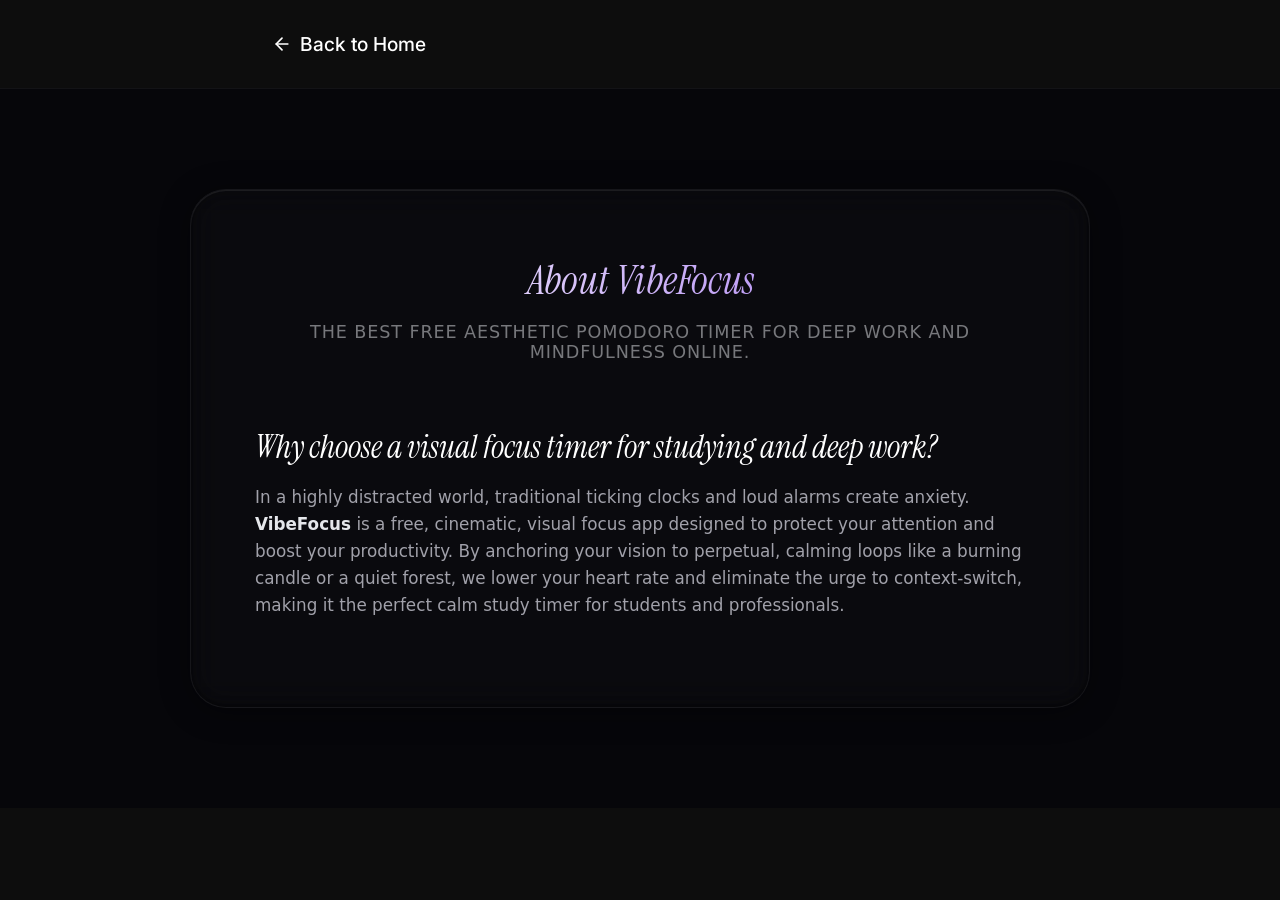
==== about.html @ 519b90d1 "feat(navigation): restore how-it-works modal, move seo content to separate pages" ====
<!DOCTYPE html>
<html lang="en">
<head>
  <meta charset="UTF-8" />
  <meta name="viewport" content="width=device-width, initial-scale=1.0" />
  <title>About | VibeFocus</title>
  <meta name="description" content="Learn about VibeFocus, the best free aesthetic pomodoro timer for deep work." />
  <link rel="stylesheet" href="styles.css" />
  <!-- Google Fonts -->
  <link rel="preconnect" href="https://fonts.googleapis.com">
  <link rel="preconnect" href="https://fonts.gstatic.com" crossorigin>
  <link href="https://fonts.googleapis.com/css2?family=Instrument+Serif:ital@0;1&family=Inter:wght@300;400;500;600&display=swap" rel="stylesheet">
</head>
<body style="background-color: #0d0d0d; color: #fff; font-family: 'Inter', sans-serif;">
  
  <nav style="padding: 2rem; display: flex; justify-content: space-between; align-items: center; max-width: 800px; margin: 0 auto;">
    <a href="index.html" style="color: white; text-decoration: none; font-weight: 500; font-size: 1.2rem; display: flex; align-items: center; gap: 0.5rem;">
      <svg xmlns="http://www.w3.org/2000/svg" width="20" height="20" viewBox="0 0 24 24" fill="none" stroke="currentColor" stroke-width="2" stroke-linecap="round" stroke-linejoin="round"><path d="M19 12H5"/><path d="M12 19l-7-7 7-7"/></svg>
      Back to Home
    </a>
  </nav>

  <div class="seo-section" style="min-height: 80vh;">
    <div class="seo-container liquid-glass">
      <div class="seo-header">
        <h2 style="font-family: 'Instrument Serif', serif; font-size: 2.5rem; font-weight: normal; margin-bottom: 1rem;">About VibeFocus</h2>
        <p class="seo-lead">The best free aesthetic Pomodoro timer for deep work and mindfulness online.</p>
      </div>

      <article class="seo-article">
        <h3 style="font-family: 'Instrument Serif', serif; font-size: 2rem; font-weight: normal; margin-top: 2rem; margin-bottom: 1rem;">Why choose a visual focus timer for studying and deep work?</h3>
        <p style="line-height: 1.6; color: #a1a1aa;">In a highly distracted world, traditional ticking clocks and loud alarms create anxiety. <strong>VibeFocus</strong> is a free, cinematic, visual focus app designed to protect your attention and boost your productivity. By anchoring your vision to perpetual, calming loops like a burning candle or a quiet forest, we lower your heart rate and eliminate the urge to context-switch, making it the perfect calm study timer for students and professionals.</p>
      </article>
    </div>
  </div>
</body>
</html>
---- styles.css ----
/* ══════════════════════════════════════════════════════════
   VibeFocus — Premium Styles v3
   Calm · Immersive · Dribbble-level
══════════════════════════════════════════════════════════ */

/* ── Reset ─────────────────────────────────────────────── */
*,
*::before,
*::after {
  box-sizing: border-box;
  margin: 0;
  padding: 0;
}

/* ── Design Tokens ───────────────────────────────────────── */
:root {
  /* Core palette */
  --bg: #0a0a0f;
  --bg-deep: #06060a;
  --surface: rgba(255, 255, 255, 0.038);
  --surface-hover: rgba(255, 255, 255, 0.072);
  --surface-raised: rgba(255, 255, 255, 0.055);

  /* Borders */
  --border: rgba(255, 255, 255, 0.07);
  --border-hover: rgba(255, 255, 255, 0.16);
  --border-accent: rgba(124, 58, 237, 0.5);

  /* Text */
  --text: #e5e7eb;
  --text-dim: rgba(229, 231, 235, 0.5);
  --text-faint: rgba(229, 231, 235, 0.28);

  /* Accent system */
  --violet: #7c3aed;
  --violet-light: #9d6cf0;
  --violet-glow: rgba(124, 58, 237, 0.28);
  --blue: #3b82f6;
  --blue-glow: rgba(59, 130, 246, 0.2);

  /* Vibe colors */
  --ice: #7dd3f5;
  --ice-glow: rgba(125, 211, 245, 0.2);
  --candle: #f59e42;
  --candle-glow: rgba(245, 158, 66, 0.2);
  --tree: #6ee7b7;
  --tree-glow: rgba(110, 231, 183, 0.2);
  --gallery: #d4a853;
  --gallery-glow: rgba(212, 168, 83, 0.2);

  /* Typography */
  --font: 'Instrument Serif', serif;
  --font-sans: system-ui, -apple-system, BlinkMacSystemFont, 'Segoe UI', sans-serif;

  /* Radii */
  --r-sm: 10px;
  --r-md: 20px;
  --r-lg: 28px;
  --r-xl: 36px;
  --r-pill: 999px;

  /* Easing */
  --ease: cubic-bezier(0.16, 1, 0.3, 1);
  --ease-out: cubic-bezier(0, 0, 0.2, 1);
  --ease-spring: cubic-bezier(0.34, 1.56, 0.64, 1);

  /* Physical Glass Textures */
  --glass-bg: rgba(255, 255, 255, 0.015);
  --glass-border: rgba(255, 255, 255, 0.08);
  --glass-border-specular: rgba(255, 255, 255, 0.18);
  --glass-highlight: rgba(255, 255, 255, 0.06);
  --glass-blur: blur(40px) saturate(180%);

  /* Ambient Shadow Depths (No neon purple glow) */
  --shadow-tactile: 
    0 4px 30px rgba(0, 0, 0, 0.4), 
    inset 0 1px 1px rgba(255, 255, 255, 0.1),
    inset 0 -1px 8px rgba(0, 0, 0, 0.6);
  --shadow-orb: 
    0 30px 70px rgba(0, 0, 0, 0.65), 
    inset 0 10px 20px rgba(255, 255, 255, 0.08), 
    inset 0 -15px 30px rgba(0, 0, 0, 0.8);

  /* Physics-Based Springs */
  --spring-transition: cubic-bezier(0.34, 1.56, 0.64, 1);
  --spring-duration: 0.65s;
}

html {
  font-family: var(--font);
  -webkit-font-smoothing: antialiased;
  -moz-osx-font-smoothing: grayscale;
  font-size: 16px;
}

body {
  background: var(--bg-deep);
  color: var(--text);
  min-height: 100vh;
  min-height: 100dvh;
  overflow: hidden;
  position: relative;
}

/* ══════════════════════════════════════════════════════════
   Animated Background System
   Three slow-drifting orbs + grain texture
══════════════════════════════════════════════════════════ */
#gradient-bg {
  position: fixed;
  inset: 0;
  z-index: 0;
  overflow: hidden;
  background: var(--bg-deep);
}

/* Noise grain — adds texture depth */
#gradient-bg::before {
  content: '';
  position: absolute;
  inset: 0;
  background-image: url("data:image/svg+xml,%3Csvg viewBox='0 0 512 512' xmlns='http://www.w3.org/2000/svg'%3E%3Cfilter id='noise'%3E%3CfeTurbulence type='fractalNoise' baseFrequency='0.75' numOctaves='4' stitchTiles='stitch'/%3E%3C/filter%3E%3Crect width='100%25' height='100%25' filter='url(%23noise)' opacity='0.04'/%3E%3C/svg%3E");
  background-size: 200px 200px;
  pointer-events: none;
  z-index: 10;
  opacity: 0.7;
}

/* Orb 1 — violet top-left */
#gradient-bg::after {
  content: '';
  position: absolute;
  width: 70vmax;
  height: 70vmax;
  border-radius: 50%;
  background: radial-gradient(circle, rgba(124, 58, 237, 0.14) 0%, transparent 70%);
  top: -20vmax;
  left: -15vmax;
  animation: orb1 24s ease-in-out infinite alternate;
  will-change: transform;
}

@keyframes orb1 {
  0% {
    transform: translate(0, 0) scale(1);
  }

  33% {
    transform: translate(8vw, 5vh) scale(1.08);
  }

  66% {
    transform: translate(-4vw, 10vh) scale(0.95);
  }

  100% {
    transform: translate(12vw, -2vh) scale(1.04);
  }
}

.bg-orb {
  position: absolute;
  border-radius: 50%;
  will-change: transform;
}

/* Orb 2 — blue, bottom-right */
.bg-orb-2 {
  width: 60vmax;
  height: 60vmax;
  background: radial-gradient(circle, rgba(59, 130, 246, 0.1) 0%, transparent 70%);
  bottom: -18vmax;
  right: -14vmax;
  animation: orb2 30s ease-in-out infinite alternate;
}

@keyframes orb2 {
  0% {
    transform: translate(0, 0) scale(1);
  }

  50% {
    transform: translate(-7vw, -6vh) scale(1.1);
  }

  100% {
    transform: translate(4vw, 8vh) scale(0.92);
  }
}

/* Orb 3 — subtle violet, center */
.bg-orb-3 {
  width: 45vmax;
  height: 45vmax;
  background: radial-gradient(circle, rgba(124, 58, 237, 0.06) 0%, transparent 70%);
  top: 25vh;
  left: 25vw;
  animation: orb3 20s ease-in-out infinite alternate;
}

@keyframes orb3 {
  0% {
    transform: translate(0, 0) scale(1);
  }

  100% {
    transform: translate(5vw, -8vh) scale(1.15);
  }
}

/* Vignette layer */
.bg-vignette {
  position: absolute;
  inset: 0;
  background: radial-gradient(ellipse 80% 80% at 50% 50%, transparent 40%, rgba(5, 5, 10, 0.7) 100%);
  pointer-events: none;
  z-index: 5;
}

/* ══════════════════════════════════════════════════════════
   Screen System — Cinematic transitions
══════════════════════════════════════════════════════════ */
.screen {
  position: fixed;
  inset: 0;
  display: flex;
  flex-direction: column;
  align-items: center;
  justify-content: center;
  padding: 2.5rem 1.5rem;
  opacity: 0;
  pointer-events: none;
  z-index: 10;
  overflow-y: auto;
  overflow-x: hidden;
  transform: scale(0.975) translateY(16px);
  transition: opacity 0.65s var(--ease), transform 0.65s var(--ease);
  will-change: opacity, transform;
}

.screen.active {
  opacity: 1;
  pointer-events: all;
  transform: scale(1) translateY(0);
}

.screen.exit-zoom {
  opacity: 0;
  transform: scale(1.055);
  transition: opacity 0.45s ease, transform 0.45s ease;
  pointer-events: none;
}

#screen-hero {
  display: block;
  padding: 0;
}

/* Fade overlay */
#fade-overlay {
  position: fixed;
  inset: 0;
  background: var(--bg-deep);
  z-index: 90;
  opacity: 0;
  pointer-events: none;
  transition: opacity 0.5s ease;
}

#fade-overlay.show {
  opacity: 1;
  pointer-events: all;
}

/* ══════════════════════════════════════════════════════════
   SCREEN 1 — Vibe Selection
══════════════════════════════════════════════════════════ */
.vibe-header {
  text-align: center;
  margin-bottom: clamp(2rem, 5vh, 3.5rem);
}

.app-eyebrow {
  display: inline-block;
  font-size: clamp(2.2rem, 10vw, 3.8rem); /* Fluid typography for mobile */
  font-weight: 900;
  letter-spacing: 0.18em;
  text-transform: uppercase;
  margin-bottom: 1.2rem;
  opacity: 1;
  position: relative;
  /* High-end theme gradient: White to Vibrant Purple */
  background: linear-gradient(to right, #ffffff 0%, #ffffff 45%, #a855f7 100%);
  -webkit-background-clip: text;
  -webkit-text-fill-color: transparent;
  background-clip: text;
  filter: drop-shadow(0 4px 40px rgba(168, 85, 247, 0.45));
}

.app-tagline {
  display: block;
  width: fit-content;
  margin: 0 auto;
  font-size: clamp(0.8rem, 2.5vw, 0.95rem); /* Fluid tagline */
  color: #fff;
  font-weight: 500;
  letter-spacing: 0.04em;
  padding: 0.4rem 1.25rem;
  background: rgba(0, 0, 0, 0.65);
  backdrop-filter: blur(8px);
  -webkit-backdrop-filter: blur(8px);
  border-radius: var(--r-pill);
  border: 1px solid rgba(255, 255, 255, 0.1);
  opacity: 0.95;
  text-shadow: 0 2px 12px rgba(0, 0, 0, 0.4);
}

/* Bottom ambient hint */
.screen-bottom-hint {
  display: none;
}

.hint-dot {
  width: 4px;
  height: 4px;
  border-radius: 50%;
  background: var(--text-dim);
}

.hint-line {
  width: 28px;
  height: 1px;
  background: var(--text-dim);
}

/* ── Landing Footer ── */
.landing-footer {
  position: absolute;
  bottom: 0;
  left: 0;
  right: 0;
  display: flex;
  flex-direction: column;
  align-items: center;
  gap: 0.4rem;
  z-index: 10;
  padding: 0.6rem 0 0.7rem;
  background: linear-gradient(to top, rgba(6, 6, 10, 0.7) 0%, transparent 100%);
  pointer-events: auto;
}

.footer-tagline {
  font-size: 0.78rem;
  font-weight: 400;
  color: rgba(229, 231, 235, 0.55);
  letter-spacing: 0.03em;
  text-align: center;
}

.footer-link {
  display: inline-flex;
  align-items: center;
  gap: 0.4rem;
  font-size: 0.72rem;
  font-weight: 500;
  color: rgba(229, 231, 235, 0.7);
  text-decoration: none;
  letter-spacing: 0.02em;
  padding: 0.35rem 0.85rem;
  border-radius: 100px;
  border: 1px solid rgba(255, 255, 255, 0.12);
  background: rgba(255, 255, 255, 0.06);
  transition: all 0.3s ease;
}

.footer-link:hover {
  color: var(--violet-light);
  border-color: var(--border-accent);
  background: rgba(124, 58, 237, 0.12);
  box-shadow: 0 0 16px var(--violet-glow);
}

.footer-linkedin-icon {
  opacity: 0.8;
  transition: opacity 0.3s ease;
}

.footer-link:hover .footer-linkedin-icon {
  opacity: 1;
}

/* ── Vibe Grid ── */
.vibe-grid {
  display: flex;
  gap: 1.25rem;
  justify-content: center;
  flex-wrap: wrap;
  width: 100%;
  max-width: 980px;
  perspective: 1200px;
}

/* ── Vibe Card — premium glass panel ── */
.vibe-card {
  position: relative;
  width: 265px;
  min-width: 210px;
  flex: 1 1 210px;
  max-width: 285px;
  /* Deep glass effect */
  background: rgba(255, 255, 255, 0.035);
  border: 1px solid rgba(255, 255, 255, 0.07);
  border-radius: var(--r-lg);
  padding: 2rem 1.5rem 1.8rem;
  cursor: pointer;
  display: flex;
  flex-direction: column;
  align-items: center;
  gap: 1.3rem;
  backdrop-filter: blur(10px) saturate(130%);
  -webkit-backdrop-filter: blur(10px) saturate(130%);
  contain: layout style;
  /* isolate card from page reflows */
  outline: none;
  -webkit-tap-highlight-color: transparent;
  overflow: hidden;
  transform-style: preserve-3d;
  will-change: transform;
  transition:
    border-color 0.4s var(--ease),
    box-shadow 0.4s var(--ease),
    background 0.4s var(--ease);
}

/* Top edge inner light — glass refraction feel */
.vibe-card::before {
  content: '';
  position: absolute;
  top: 0;
  left: 8%;
  right: 8%;
  height: 1px;
  background: linear-gradient(90deg, transparent, rgba(255, 255, 255, 0.18), transparent);
  pointer-events: none;
}

/* Glow ring — vibe-specific color bloom */
.card-glow-ring {
  position: absolute;
  inset: -1px;
  border-radius: inherit;
  opacity: 0;
  transition: opacity 0.5s ease;
  pointer-events: none;
}

#vibe-ice .card-glow-ring {
  box-shadow:
    inset 0 0 50px 0 var(--ice-glow),
    0 0 70px 8px var(--ice-glow),
    0 20px 60px -10px rgba(125, 211, 245, 0.15);
}

#vibe-candle .card-glow-ring {
  box-shadow:
    inset 0 0 50px 0 var(--candle-glow),
    0 0 70px 8px var(--candle-glow),
    0 20px 60px -10px rgba(245, 158, 66, 0.15);
}

#vibe-tree .card-glow-ring {
  box-shadow:
    inset 0 0 50px 0 var(--tree-glow),
    0 0 70px 8px var(--tree-glow),
    0 20px 60px -10px rgba(110, 231, 183, 0.15);
}

#vibe-gallery .card-glow-ring {
  box-shadow:
    inset 0 0 50px 0 var(--gallery-glow),
    0 0 70px 8px var(--gallery-glow),
    0 20px 60px -10px rgba(212, 168, 83, 0.15);
}

.vibe-card:hover .card-glow-ring,
.vibe-card:focus-visible .card-glow-ring {
  opacity: 1;
}

.vibe-card:hover,
.vibe-card:focus-visible {
  border-color: rgba(255, 255, 255, 0.14);
  background: rgba(255, 255, 255, 0.058);
}

/* Canvas preview wrap */
.vibe-canvas-wrap {
  border-radius: 14px;
  overflow: hidden;
  background: rgba(0, 0, 0, 0.35);
  flex-shrink: 0;
  box-shadow: inset 0 1px 0 rgba(255, 255, 255, 0.06);
}

.vibe-preview {
  display: block;
  width: 160px;
  height: 180px;
}

/* Label */
.vibe-label-wrap {
  display: flex;
  flex-direction: column;
  align-items: center;
  gap: 0.3rem;
  text-align: center;
}

.vibe-name {
  font-size: 1.05rem;
  font-weight: 650;
  letter-spacing: -0.012em;
  color: var(--text);
}

.vibe-sub {
  font-size: 0.76rem;
  color: var(--text-dim);
  font-weight: 400;
  line-height: 1.45;
  letter-spacing: 0.005em;
}

/* ══════════════════════════════════════════════════════════
   SCREEN 2 — Duration Selection Redesign
   ══════════════════════════════════════════════════════════ */

/* 1. Global Background Depth of Field Control */
body:has(#screen-duration.active) .hero-bg {
  opacity: 0.22 !important;
  visibility: visible !important;
  filter: blur(14px) saturate(0.85) brightness(0.45);
  transform: scale(1.08);
  transition: opacity 0.8s ease, filter 0.8s ease, transform 0.8s ease;
}

/* 2. Asymmetric Split Pane */
.dur-split-container {
  display: grid;
  grid-template-columns: 45% 55%; /* Asymmetrical aesthetic weighting */
  width: 100%;
  min-height: 100vh;
  min-height: 100dvh;
  position: relative;
  align-items: center;
}

.dur-left-panel {
  display: flex;
  justify-content: center;
  align-items: center;
  border-right: 1px solid rgba(255, 255, 255, 0.05);
  height: 100%;
  position: relative;
  padding: 4rem;
  background: radial-gradient(circle at 10% 30%, rgba(255, 255, 255, 0.01) 0%, transparent 70%);
}

.dur-right-panel {
  padding: 3rem 5rem;
  display: flex;
  flex-direction: column;
  justify-content: center;
  height: 100%;
  overflow: hidden;
}

/* 3. The Physical Instrument Dial */
.glass-dial-wrapper {
  perspective: 1000px;
}

.glass-dial-orb {
  position: relative;
  width: 330px;
  height: 330px;
  max-width: 100%;
  box-sizing: border-box;
  border-radius: 50%;
  display: flex;
  flex-direction: column;
  justify-content: center;
  align-items: center;
  background: radial-gradient(circle at 35% 35%, rgba(255, 255, 255, 0.04) 0%, rgba(255, 255, 255, 0.015) 60%, rgba(0, 0, 0, 0.35) 100%);
  border: 1px solid rgba(255, 255, 255, 0.06);
  backdrop-filter: var(--glass-blur);
  -webkit-backdrop-filter: var(--glass-blur);
  box-shadow: 
    0 35px 70px rgba(0, 0, 0, 0.6), 
    inset 0 10px 20px rgba(255, 255, 255, 0.08), 
    inset 0 -15px 30px rgba(0, 0, 0, 0.7);
  overflow: visible;
  will-change: transform;
}

/* Brass Metallic Rim */
.dial-brass-rim {
  position: absolute;
  inset: -6px;
  border-radius: 50%;
  border: 6px solid transparent;
  background: linear-gradient(135deg, 
    #dfb668 0%, 
    #b28e46 20%, 
    #fff5d6 40%, 
    #8e6c27 60%, 
    #ffebad 80%, 
    #b28e46 100%) border-box;
  -webkit-mask: linear-gradient(#fff 0 0) padding-box, linear-gradient(#fff 0 0);
  -webkit-mask-composite: xor;
  mask-composite: exclude;
  box-shadow: 
    inset 0 1.5px 2px rgba(255, 255, 255, 0.45),
    inset 0 -1.5px 2px rgba(0, 0, 0, 0.6),
    0 8px 24px rgba(0, 0, 0, 0.55),
    0 1px 3px rgba(0, 0, 0, 0.8);
  pointer-events: none;
  z-index: 5;
}

/* Tick Marks (Radial lines around the center) */
.dial-ticks {
  position: absolute;
  inset: 16px;
  border-radius: 50%;
  pointer-events: none;
  z-index: 2;
}

.tick {
  position: absolute;
  top: 0;
  left: 50%;
  width: 1px;
  height: 6px;
  background: rgba(255, 255, 255, 0.12);
  transform: translateX(-50%) rotate(var(--r));
  transform-origin: 50% 149px; /* radius: (330px/2) - 16px = 149px */
}

/* Highlight cardinal positions (3, 6, 9, 12 o'clock) */
.tick:nth-child(3n+1) {
  width: 2px;
  height: 10px;
  background: rgba(223, 182, 104, 0.55);
}

/* Inner Ambient Refraction and Aura */
.dial-glow-aura {
  position: absolute;
  inset: 12%;
  border-radius: 50%;
  background: radial-gradient(circle, rgba(223, 182, 104, 0.05) 0%, transparent 70%);
  filter: blur(10px);
  pointer-events: none;
  z-index: 1;
}

.dial-shimmer {
  position: absolute;
  inset: 0;
  border-radius: 50%;
  background: linear-gradient(150deg, rgba(255, 255, 255, 0.05) 0%, transparent 50%, rgba(255, 255, 255, 0.01) 100%);
  pointer-events: none;
  z-index: 3;
}

.dial-content {
  text-align: center;
  z-index: 10;
  pointer-events: none;
}

.dial-eyebrow {
  display: block;
  font-family: var(--font-sans);
  font-size: 11px;
  font-weight: 600;
  letter-spacing: 0.25em;
  color: var(--text-dim);
  text-transform: uppercase;
  margin-bottom: 0.8rem;
}

.dial-display-time {
  font-family: 'Instrument Serif', serif;
  font-size: 5.5rem;
  font-weight: 400;
  font-style: italic;
  line-height: 0.85;
  color: #fff;
  letter-spacing: -0.03em;
  text-shadow: 0 4px 20px rgba(0, 0, 0, 0.35);
  transition: transform 0.4s var(--spring-transition);
}

.dial-display-time::after {
  content: '—';
}

.dial-unit {
  display: block;
  font-family: var(--font-sans);
  font-size: 11px;
  font-weight: 500;
  letter-spacing: 0.15em;
  color: var(--text-faint);
  text-transform: uppercase;
  margin-top: 0.5rem;
}

/* Lit Gem/Handle Riding the Rim Edge */
.dial-orbit-track {
  position: absolute;
  inset: -3px; /* Centers the gem riding precisely on the 6px brass rim */
  border-radius: 50%;
  pointer-events: none;
  z-index: 6;
  animation: dial-drift 42s linear infinite;
  will-change: transform;
}

.dial-orbit-dot {
  position: absolute;
  top: 0;
  left: 50%;
  width: 16px;
  height: 16px;
  transform: translate(-50%, -50%);
  border-radius: 50%;
  border: 2px solid #dfb668; /* Golden metal bezel casing */
  /* Inner Glowing Gem Gradient - Default gold/amber */
  background: radial-gradient(circle at 35% 35%, #ffffff 0%, #dfb668 45%, #b8860b 75%, #5c4308 100%);
  box-shadow: 0 0 10px rgba(223, 182, 104, 0.8), 0 0 20px rgba(223, 182, 104, 0.4), inset 0 1px 1px rgba(255, 255, 255, 0.85), inset 0 -1.5px 2px rgba(0, 0, 0, 0.7);
}

body.vibe-selected-candle .dial-orbit-dot {
  background: radial-gradient(circle at 35% 35%, #ffffff 0%, #ff9d5c 45%, #d95a14 75%, #5a2003 100%);
  box-shadow: 0 0 10px rgba(217, 90, 20, 0.8), 0 0 20px rgba(217, 90, 20, 0.4), inset 0 1px 1px rgba(255, 255, 255, 0.85), inset 0 -1.5px 2px rgba(0, 0, 0, 0.7);
}

body.vibe-selected-ice .dial-orbit-dot {
  background: radial-gradient(circle at 35% 35%, #ffffff 0%, #5ce1e6 45%, #008080 75%, #002b2b 100%);
  box-shadow: 0 0 10px rgba(0, 128, 128, 0.8), 0 0 20px rgba(0, 128, 128, 0.4), inset 0 1px 1px rgba(255, 255, 255, 0.85), inset 0 -1.5px 2px rgba(0, 0, 0, 0.7);
}

body.vibe-selected-tree .dial-orbit-dot {
  background: radial-gradient(circle at 35% 35%, #ffffff 0%, #a2d675 45%, #558b2f 75%, #1b300a 100%);
  box-shadow: 0 0 10px rgba(85, 139, 47, 0.8), 0 0 20px rgba(85, 139, 47, 0.4), inset 0 1px 1px rgba(255, 255, 255, 0.85), inset 0 -1.5px 2px rgba(0, 0, 0, 0.7);
}

body.vibe-selected-gallery .dial-orbit-dot {
  background: radial-gradient(circle at 35% 35%, #ffffff 0%, #dfb668 45%, #b8860b 75%, #5c4308 100%);
  box-shadow: 0 0 10px rgba(223, 182, 104, 0.8), 0 0 20px rgba(223, 182, 104, 0.4), inset 0 1px 1px rgba(255, 255, 255, 0.85), inset 0 -1.5px 2px rgba(0, 0, 0, 0.7);
}

@keyframes dial-drift {
  0% { transform: rotate(0deg); }
  100% { transform: rotate(360deg); }
}

/* Back button */
.btn-back {
  align-self: flex-start;
  display: inline-flex;
  align-items: center;
  gap: 0.5rem;
  padding: 0.6rem 1.2rem;
  border-radius: var(--r-pill);
  border: 1px solid rgba(255, 255, 255, 0.08);
  background: rgba(20, 20, 20, 0.4);
  color: rgba(255, 255, 255, 0.7);
  cursor: pointer;
  transition: all 0.3s cubic-bezier(0.16, 1, 0.3, 1);
  backdrop-filter: blur(16px);
  -webkit-backdrop-filter: blur(16px);
  outline: none;
  margin-bottom: 1.25rem;
}

.btn-back span {
  font-family: var(--font-sans);
  font-size: 11px;
  font-weight: 600;
  text-transform: uppercase;
  letter-spacing: 0.15em;
}

.btn-back:hover {
  border-color: rgba(255, 255, 255, 0.2);
  color: #fff;
  background: rgba(40, 40, 40, 0.5);
  transform: translateX(-4px);
}

.btn-back:active {
  transform: translateX(-4px) scale(0.95);
  transition: transform 0.1s cubic-bezier(0.4, 0, 0.2, 1);
}

/* Duration Intro */
.dur-intro {
  margin-bottom: 1.25rem;
}

.dur-heading {
  font-family: 'Instrument Serif', serif;
  font-size: clamp(2.8rem, 5.5vw, 4rem);
  font-weight: 400;
  font-style: italic;
  letter-spacing: -0.02em;
  color: #fff;
  line-height: 1.1;
  text-shadow: 0 4px 24px rgba(0,0,0,0.4);
}

.dur-subtitle {
  font-family: var(--font-sans);
  font-size: 11px;
  font-weight: 600;
  letter-spacing: 0.15em;
  text-transform: uppercase;
  color: var(--text-dim);
  margin-top: 0.75rem;
}

/* 4. Staggered Preset Cards */
.dur-pills {
  display: grid;
  grid-template-columns: repeat(12, 1fr);
  gap: 1.25rem;
  margin-top: 1.5rem;
  margin-bottom: 2rem;
  width: 100%;
}

.dur-pill {
  position: relative;
  grid-column: span 6; /* Base width */
  display: flex;
  flex-direction: column;
  justify-content: center;
  align-items: center;
  padding: 1.75rem 1.5rem;
  border-radius: var(--r-md);
  border: 1px solid var(--glass-border);
  background: rgba(18, 18, 22, 0.35);
  backdrop-filter: blur(24px);
  -webkit-backdrop-filter: blur(24px);
  cursor: pointer;
  overflow: hidden;
  outline: none;
  user-select: none;
  -webkit-user-select: none;
  transition: 
    border-color 0.3s cubic-bezier(0.25, 1, 0.5, 1),
    background 0.3s cubic-bezier(0.25, 1, 0.5, 1),
    box-shadow 0.3s cubic-bezier(0.25, 1, 0.5, 1),
    transform 0.3s cubic-bezier(0.25, 1, 0.5, 1);
}

/* Fine-edge specular top highlight */
.dur-pill::before {
  content: '';
  position: absolute;
  inset: 0;
  border-radius: inherit;
  border: 1px solid transparent;
  background: linear-gradient(180deg, rgba(255, 255, 255, 0.08) 0%, transparent 60%) border-box;
  -webkit-mask: linear-gradient(#fff 0 0) padding-box, linear-gradient(#fff 0 0);
  -webkit-mask-composite: xor;
  mask-composite: exclude;
  pointer-events: none;
  z-index: 1;
}

/* Staggered Grid Pattern Allocation */
#dur-25 {
  grid-column: span 12; /* Hero Recommended pill takes full width */
}

#dur-45 {
  grid-column: span 5; /* Left, 41.6% column width */
}

#dur-60 {
  grid-column: span 7; /* Right, 58.3% column width */
}

#dur-90 {
  grid-column: span 7; /* Left, 58.3% column width */
}

#dur-custom {
  grid-column: span 5; /* Right, 41.6% column width */
}

/* Diagonal Recommended Corner Ribbon */
.pill-ribbon {
  position: absolute;
  top: 14px;
  right: -28px;
  background: linear-gradient(135deg, #dfb668 0%, #a8843c 100%);
  color: #06060a;
  font-family: var(--font-sans);
  font-size: 0.55rem;
  font-weight: 800;
  letter-spacing: 0.12em;
  text-transform: uppercase;
  padding: 3px 28px;
  transform: rotate(45deg);
  box-shadow: 0 4px 8px rgba(0, 0, 0, 0.3);
  z-index: 10;
  pointer-events: none;
}

/* Card Content Arrangement */
.pill-content {
  display: flex;
  flex-direction: column;
  align-items: center;
  width: 100%;
  z-index: 2;
}

/* Typography (Shared DNA) */
.pill-time {
  font-family: 'Instrument Serif', serif;
  font-size: 3.2rem;
  font-weight: 400;
  font-style: italic;
  line-height: 1;
  color: rgba(255, 255, 255, 0.85);
  margin-bottom: 0.25rem;
  transition: color 0.3s ease;
}

.preset-hero .pill-time {
  font-size: 4rem;
}

/* Hairline Rule */
.pill-hairline {
  width: 32px;
  height: 1px;
  background: rgba(255, 255, 255, 0.12);
  margin: 0.6rem 0;
  transition: background-color 0.3s ease, width 0.3s ease;
}

.preset-hero .pill-hairline {
  width: 50px;
}

.pill-tag {
  font-family: var(--font-sans);
  font-size: 11px;
  font-weight: 600;
  letter-spacing: 0.15em;
  text-transform: uppercase;
  color: rgba(255, 255, 255, 0.45);
  margin-top: 0.15rem;
  transition: color 0.3s ease;
}

/* Custom Input Styling */
.custom-input-group {
  display: flex;
  align-items: baseline;
  gap: 0.4rem;
}

#custom-minutes {
  background: transparent;
  border: none;
  border-bottom: 1.5px solid rgba(255, 255, 255, 0.15);
  color: #fff;
  font-family: 'Instrument Serif', serif;
  font-size: 2.2rem;
  font-weight: 400;
  font-style: italic;
  width: 60px;
  text-align: center;
  padding: 0 0 2px 0;
  margin: 0;
  outline: none;
  transition: border-color 0.3s ease;
  -moz-appearance: textfield;
}

#custom-minutes::-webkit-outer-spin-button,
#custom-minutes::-webkit-inner-spin-button {
  -webkit-appearance: none;
  margin: 0;
}

#custom-minutes:focus {
  border-color: rgba(223, 182, 104, 0.6); /* Gold focus underline */
}

.pill-unit {
  font-family: var(--font-sans);
  font-size: 11px;
  color: rgba(255, 255, 255, 0.4);
  font-weight: 400;
  letter-spacing: 0.08em;
  text-transform: uppercase;
}

/* 5. Hover and Selected States (300ms transitions) */
.dur-pill:hover,
.dur-pill:focus-visible {
  border-color: rgba(255, 255, 255, 0.18);
  background: rgba(255, 255, 255, 0.05);
  transform: translateY(-2px);
  box-shadow: 
    0 12px 24px rgba(0, 0, 0, 0.45),
    inset 0 1px 1px rgba(255, 255, 255, 0.08);
}

.dur-pill:focus-visible {
  border-color: rgba(255, 255, 255, 0.5) !important;
  box-shadow: 
    0 0 0 2px rgba(255, 255, 255, 0.2),
    0 12px 24px rgba(0, 0, 0, 0.45),
    inset 0 1px 1px rgba(255, 255, 255, 0.08) !important;
}

.dur-pill.selected {
  border-color: rgba(223, 182, 104, 0.5);
  background: rgba(223, 182, 104, 0.03);
  transform: translateY(-2px) scale(1.02);
  box-shadow: 
    0 0 24px rgba(223, 182, 104, 0.2),
    0 12px 32px rgba(0, 0, 0, 0.5);
}

.dur-pill.selected .pill-time {
  color: #fff;
  text-shadow: 0 0 16px rgba(255, 255, 255, 0.25);
}

.dur-pill.selected .pill-hairline {
  background-color: rgba(223, 182, 104, 0.4);
  width: 70%;
}

.dur-pill.selected .pill-tag {
  color: #fff;
}

/* Per-variant selected card accent glow */
body.vibe-selected-candle .dur-pill.selected {
  border-color: rgba(245, 158, 66, 0.5);
  background: rgba(245, 158, 66, 0.04);
  box-shadow: 0 0 24px rgba(245, 158, 66, 0.2), 0 12px 32px rgba(0, 0, 0, 0.5);
}
body.vibe-selected-candle .dur-pill.selected .pill-hairline {
  background-color: rgba(245, 158, 66, 0.4);
}

body.vibe-selected-tree .dur-pill.selected {
  border-color: rgba(110, 231, 183, 0.45);
  background: rgba(110, 231, 183, 0.03);
  box-shadow: 0 0 24px rgba(110, 231, 183, 0.18), 0 12px 32px rgba(0, 0, 0, 0.5);
}
body.vibe-selected-tree .dur-pill.selected .pill-hairline {
  background-color: rgba(110, 231, 183, 0.4);
}

body.vibe-selected-ice .dur-pill.selected {
  border-color: rgba(125, 211, 245, 0.45);
  background: rgba(125, 211, 245, 0.03);
  box-shadow: 0 0 24px rgba(125, 211, 245, 0.18), 0 12px 32px rgba(0, 0, 0, 0.5);
}
body.vibe-selected-ice .dur-pill.selected .pill-hairline {
  background-color: rgba(125, 211, 245, 0.4);
}

body.vibe-selected-gallery .dur-pill.selected {
  border-color: rgba(212, 168, 83, 0.5);
  background: rgba(212, 168, 83, 0.04);
  box-shadow: 0 0 24px rgba(212, 168, 83, 0.2), 0 12px 32px rgba(0, 0, 0, 0.5);
}
body.vibe-selected-gallery .dur-pill.selected .pill-hairline {
  background-color: rgba(212, 168, 83, 0.4);
}

/* 6. State Engine via :has() (Displays selected time inside the dial) */
#screen-duration:has(#dur-25.selected) .dial-display-time::after { content: '25'; }
#screen-duration:has(#dur-45.selected) .dial-display-time::after { content: '45'; }
#screen-duration:has(#dur-60.selected) .dial-display-time::after { content: '60'; }
#screen-duration:has(#dur-90.selected) .dial-display-time::after { content: '90'; }
#screen-duration:has(#dur-custom.selected) .dial-display-time::after { content: attr(data-custom-val); }

/* Fallback rules for when :has() is not supported */
#screen-duration.dur-selected-25 .dial-display-time::after { content: '25'; }
#screen-duration.dur-selected-45 .dial-display-time::after { content: '45'; }
#screen-duration.dur-selected-60 .dial-display-time::after { content: '60'; }
#screen-duration.dur-selected-90 .dial-display-time::after { content: '90'; }
#screen-duration.dur-selected-custom .dial-display-time::after { content: attr(data-custom-val); }

/* 7. Card entrance animation triggers */
#screen-duration.active .dur-pill {
  animation: dur-pill-enter 0.6s cubic-bezier(0.16, 1, 0.3, 1) both;
}
#screen-duration.active .dur-pill:nth-child(1) { animation-delay: 0.1s; }
#screen-duration.active .dur-pill:nth-child(2) { animation-delay: 0.15s; }
#screen-duration.active .dur-pill:nth-child(3) { animation-delay: 0.2s; }
#screen-duration.active .dur-pill:nth-child(4) { animation-delay: 0.25s; }
#screen-duration.active .dur-pill:nth-child(5) { animation-delay: 0.3s; }

@keyframes dur-pill-enter {
  from { opacity: 0; transform: translateY(20px); }
  to { opacity: 1; transform: translateY(0); }
}

/* 8. Start Button (Signature Violet Gradient CTA) */
.btn-start {
  position: relative;
  display: inline-flex;
  align-items: center;
  justify-content: center;
  gap: 0.8rem;
  padding: 1.1rem 4.5rem;
  border-radius: var(--r-pill);
  border: 1px solid rgba(255, 255, 255, 0.2);
  background: linear-gradient(135deg, rgba(124, 58, 237, 0.8) 0%, rgba(93, 33, 210, 0.9) 100%);
  color: #fff;
  cursor: pointer;
  outline: none;
  transition: all 0.4s cubic-bezier(0.16, 1, 0.3, 1);
  box-shadow: inset 0 1px 1px rgba(255, 255, 255, 0.3), 0 8px 24px var(--violet-glow);
  backdrop-filter: blur(16px);
  -webkit-backdrop-filter: blur(16px);
  overflow: visible;
  -webkit-tap-highlight-color: transparent;
}

.btn-start-label {
  font-family: var(--font-sans);
  font-size: 12px;
  font-weight: 600;
  text-transform: uppercase;
  letter-spacing: 0.15em;
}

.btn-start-pulse {
  position: absolute;
  inset: -1px;
  border-radius: var(--r-pill);
  border: 1px solid var(--violet-light);
  box-shadow: 0 0 20px var(--violet);
  pointer-events: none;
  animation: elegant-pulse 3s ease-in-out infinite;
  opacity: 0;
}

@keyframes elegant-pulse {
  0% { transform: scale(1); opacity: 0.6; }
  100% { transform: scale(1.1); opacity: 0; }
}

.btn-start:not(:disabled):hover {
  transform: translateY(-2px);
  background: linear-gradient(135deg, rgba(138, 70, 245, 0.9) 0%, rgba(100, 40, 220, 1) 100%);
  box-shadow: inset 0 1px 1px rgba(255, 255, 255, 0.4), 0 12px 32px var(--violet-glow);
}

.btn-start:not(:disabled):active {
  transform: scale(0.95);
  transition: transform 0.1s cubic-bezier(0.4, 0, 0.2, 1);
}

.btn-start:disabled {
  opacity: 0.2;
  cursor: not-allowed;
  box-shadow: none;
}

.btn-start:disabled .btn-start-pulse {
  display: none;
}

/* 9. Responsive Adjustments (Desktop to Mobile) */
@media (max-width: 968px) {
  .dur-split-container {
    grid-template-columns: 1fr;
    grid-template-rows: auto 1fr;
  }
  .dur-left-panel {
    border-right: none;
    border-bottom: 1px solid rgba(255, 255, 255, 0.05);
    padding: 3rem 1.5rem;
    height: auto;
  }
  .dur-right-panel {
    padding: 3rem 1.5rem;
  }
  .glass-dial-orb {
    width: 240px;
    height: 240px;
  }
  .dial-brass-rim {
    inset: -4px;
    border-width: 4px;
  }
  .tick {
    transform-origin: 50% 104px; /* radius: 120px - 16px */
  }
  .dial-display-time {
    font-size: 4rem;
  }
}

@media (max-width: 580px) {
  .dur-pill {
    grid-column: span 12 !important; /* Full width collapse */
  }
}


/* ══════════════════════════════════════════════════════════
   SCREEN 3 — Focus Mode (Immersive)
══════════════════════════════════════════════════════════ */
#screen-focus {
  padding: 0;
  z-index: 20;
  background: #000;
}

#focus-canvas {
  position: absolute;
  inset: 0;
  width: 100%;
  height: 100%;
  display: block;
}

/* ── HUD — revealed on mouse move, cinematic fade ── */
.focus-hud {
  position: fixed;
  bottom: 0;
  left: 0;
  right: 0;
  padding: 1.35rem 2rem 1.75rem;
  display: flex;
  align-items: center;
  justify-content: space-between;
  z-index: 30;
  opacity: 0;
  transition: opacity 0.7s ease;
  pointer-events: none;
  /* Deep bottom gradient for readability */
  background: linear-gradient(to top,
      rgba(0, 0, 0, 0.65) 0%,
      rgba(0, 0, 0, 0.2) 60%,
      transparent 100%);
}

.focus-hud.visible {
  opacity: 1;
  pointer-events: all;
}

.hud-left {
  display: flex;
  align-items: center;
  gap: 1rem;
  flex: 1;
}

.hud-progress-track {
  flex: 1;
  height: 2px;
  background: rgba(255, 255, 255, 0.08);
  border-radius: 100px;
  overflow: hidden;
  max-width: 360px;
}

.hud-progress-fill {
  height: 100%;
  border-radius: 100px;
  background: linear-gradient(90deg, var(--violet), var(--violet-light));
  width: 0%;
  transition: width 1.2s linear;
  box-shadow: 0 0 8px rgba(124, 58, 237, 0.6);
}

.hud-time {
  font-size: 0.74rem;
  font-weight: 500;
  color: rgba(255, 255, 255, 0.32);
  font-variant-numeric: tabular-nums;
  letter-spacing: 0.08em;
  white-space: nowrap;
}

.hud-right {
  display: flex;
  gap: 0.5rem;
  align-items: center;
}

.btn-hud {
  display: flex;
  align-items: center;
  justify-content: center;
  width: 38px;
  height: 38px;
  border-radius: 12px;
  border: 1px solid rgba(255, 255, 255, 0.07);
  background: rgba(255, 255, 255, 0.04);
  color: rgba(255, 255, 255, 0.35);
  cursor: pointer;
  transition: all 0.25s ease;
  backdrop-filter: blur(12px);
  -webkit-backdrop-filter: blur(12px);
  outline: none;
}

.btn-hud:hover {
  border-color: rgba(255, 255, 255, 0.18);
  color: rgba(255, 255, 255, 0.85);
  background: rgba(255, 255, 255, 0.09);
  transform: scale(1.05);
}

/* ══════════════════════════════════════════════════════════
   SCREEN 4 — Completion Redesign (Split Layout & Variants)
   ══════════════════════════════════════════════════════════ */

/* 1. Global Background Depth of Field Control */
body:has(#screen-complete.active) .hero-bg {
  opacity: 0.22 !important;
  visibility: visible !important;
  filter: blur(20px) saturate(0.85) brightness(0.45);
  transform: scale(1.08);
  transition: opacity 0.8s ease, filter 0.8s ease, transform 0.8s ease;
}

#confetti-canvas {
  position: fixed;
  inset: 0;
  pointer-events: none;
  z-index: 5;
}

/* 2. Split Layout */
.complete-inner.split-layout {
  display: grid;
  grid-template-columns: 1.1fr 0.9fr;
  gap: 3.5rem;
  width: 100%;
  max-width: 960px;
  margin: 0 auto;
  padding: 3rem 2rem;
  align-items: center;
  animation: complete-entrance 0.95s cubic-bezier(0.16, 1, 0.3, 1) both;
}

.complete-left-panel {
  display: flex;
  flex-direction: column;
  align-items: flex-start;
  justify-content: center;
  width: 100%;
}

.complete-right-panel {
  display: flex;
  flex-direction: column;
  gap: 1.5rem;
  width: 100%;
}

/* 3. CSS Variant State Detection */
.complete-variant-group {
  display: none;
  width: 100%;
}

body:has(#vibe-gallery.selected) #screen-complete .painting-variant {
  display: flex;
  flex-direction: column;
  align-items: flex-start;
}

body:has(#vibe-candle.selected) #screen-complete .candle-variant {
  display: flex;
  flex-direction: column;
  align-items: flex-start;
}

body:has(#vibe-ice.selected) #screen-complete .water-variant {
  display: flex;
  flex-direction: column;
  align-items: flex-start;
}

body:has(#vibe-tree.selected) #screen-complete .tree-variant {
  display: flex;
  flex-direction: column;
  align-items: flex-start;
}

/* Fallback rules for when :has() is not supported */
#screen-complete.vibe-selected-gallery .painting-variant,
body.vibe-selected-gallery #screen-complete .painting-variant {
  display: flex;
  flex-direction: column;
  align-items: flex-start;
}

#screen-complete.vibe-selected-candle .candle-variant,
body.vibe-selected-candle #screen-complete .candle-variant {
  display: flex;
  flex-direction: column;
  align-items: flex-start;
}

#screen-complete.vibe-selected-ice .water-variant,
body.vibe-selected-ice #screen-complete .water-variant {
  display: flex;
  flex-direction: column;
  align-items: flex-start;
}

#screen-complete.vibe-selected-tree .tree-variant,
body.vibe-selected-tree #screen-complete .tree-variant {
  display: flex;
  flex-direction: column;
  align-items: flex-start;
}

/* 4. Material System: Frosted Glass Cards */
.complete-glass-card {
  position: relative;
  background: rgba(255, 255, 255, 0.07); /* 0.06–0.1 fill */
  backdrop-filter: blur(20px);
  -webkit-backdrop-filter: blur(20px);
  border: 1px solid rgba(255, 255, 255, 0.15); /* 1px white border */
  border-radius: 20px; /* 16–20px radius */
  padding: 2.5rem;
  box-shadow: 0 12px 40px rgba(0, 0, 0, 0.4);
  overflow: hidden;
  display: flex;
  flex-direction: column;
  transition: transform 0.4s var(--ease), box-shadow 0.4s var(--ease);
}

/* Soft inner top reflection highlight */
.complete-glass-card::before {
  content: '';
  position: absolute;
  top: 0; left: 0; right: 0;
  height: 1px;
  background: linear-gradient(90deg, transparent, rgba(255, 255, 255, 0.25), transparent);
  pointer-events: none;
}

/* Accent Glow meshes */
.complete-glass-card::after {
  content: '';
  position: absolute;
  top: -15%; right: -15%;
  width: 50%; height: 50%;
  background: radial-gradient(circle, rgba(255, 255, 255, 0.02) 0%, transparent 70%);
  pointer-events: none;
}

/* 5. Typography */
.complete-heading {
  font-family: 'Instrument Serif', serif;
  font-style: italic;
  font-weight: 400;
  font-size: 3.8rem;
  line-height: 1.05;
  color: #fff;
  letter-spacing: -0.01em;
  margin-top: 1.75rem;
}

.complete-sub {
  font-family: var(--font-sans);
  font-size: 1.05rem;
  font-weight: 400;
  color: var(--text-dim);
  margin-top: 0.65rem;
  line-height: 1.5;
}

.stat-label {
  font-family: var(--font-sans);
  font-size: 11px;
  font-weight: 600;
  text-transform: uppercase;
  letter-spacing: 0.15em;
  color: var(--text-dim);
}

.action-subtext {
  font-family: var(--font-sans);
  font-size: 12px;
  color: var(--text-faint);
  margin-top: 0.25rem;
}

.complete-follow-text {
  font-family: var(--font-sans);
  font-size: 11px;
  text-transform: uppercase;
  letter-spacing: 0.08em;
  color: var(--text-faint);
}

.complete-stats-card .stat-value {
  font-family: system-ui, -apple-system, sans-serif;
  font-style: normal;
  text-transform: uppercase;
  letter-spacing: 0.15em;
  font-size: 2.8rem;
  font-weight: 600;
  color: #fff;
  line-height: 1;
  margin-top: 0.5rem;
  text-shadow: 0 4px 12px rgba(0, 0, 0, 0.2);
}

.metrology-line {
  height: 1px;
  background: linear-gradient(90deg, rgba(255,255,255,0.01), rgba(255,255,255,0.12) 50%, rgba(255,255,255,0.01));
  margin-top: 1.2rem;
  width: 100%;
}

.complete-action-card {
  gap: 1.5rem;
}

/* 6. Primary Button (Frosted Glass CTA) */
.btn-restart {
  width: 100%;
  display: inline-flex;
  align-items: center;
  justify-content: center;
  gap: 0.65rem;
  padding: 1.1rem;
  border-radius: var(--r-pill);
  border: 1px solid rgba(255, 255, 255, 0.2);
  background: linear-gradient(135deg, rgba(255, 255, 255, 0.12) 0%, rgba(255, 255, 255, 0.05) 50%, rgba(255, 255, 255, 0.02) 100%);
  color: #fff;
  cursor: pointer;
  box-shadow: inset 0 1px 1px rgba(255, 255, 255, 0.3), 0 8px 24px rgba(0, 0, 0, 0.35);
  backdrop-filter: blur(16px);
  -webkit-backdrop-filter: blur(16px);
  transition: transform 0.4s var(--ease), box-shadow 0.4s var(--ease);
}

.btn-restart span {
  font-family: var(--font-sans);
  font-size: 12px;
  font-weight: 600;
  text-transform: uppercase;
  letter-spacing: 0.15em;
}

.btn-restart:hover {
  transform: translateY(-2px);
  background: linear-gradient(135deg, rgba(255, 255, 255, 0.18) 0%, rgba(255, 255, 255, 0.08) 50%, rgba(255, 255, 255, 0.04) 100%);
  box-shadow: inset 0 1px 1px rgba(255, 255, 255, 0.4), 0 12px 32px rgba(0, 0, 0, 0.5);
}

.btn-restart:active {
  transform: scale(0.98);
}

.complete-follow {
  display: flex;
  flex-direction: column;
  gap: 0.6rem;
  margin-top: 0.5rem;
  border-top: 1px solid rgba(255,255,255,0.04);
  padding-top: 1rem;
}

.complete-follow-link {
  display: inline-flex;
  align-items: center;
  gap: 0.4rem;
  font-family: var(--font-sans);
  font-size: 12px;
  font-weight: 600;
  color: var(--text-dim);
  text-decoration: none;
  transition: color 0.3s ease;
}

.complete-follow-link:hover {
  color: #fff;
}

/* 7. Ambient & Load Animations */

/* Entrance animation for the split-layout */
@keyframes complete-entrance {
  from { opacity: 0; transform: translateY(20px); }
  to { opacity: 1; transform: translateY(0); }
}

#screen-complete.active .complete-heading {
  animation: complete-headline-up 1.1s cubic-bezier(0.25, 1, 0.5, 1) 0.15s both;
}

#screen-complete.active .complete-sub {
  animation: complete-subhead-in 1.3s cubic-bezier(0.25, 1, 0.5, 1) 0.3s both;
}

@keyframes complete-headline-up {
  0% { opacity: 0; transform: translateY(12px); }
  100% { opacity: 1; transform: translateY(0); }
}

@keyframes complete-subhead-in {
  0% { opacity: 0; }
  100% { opacity: 1; }
}

/* 7. Live Canvas Rendering (Completion Screen) */
.hero-visual {
  width: 100%;
  aspect-ratio: 4/3;
  border-radius: var(--r-card);
  overflow: hidden;
  background: rgba(255, 255, 255, 0.03);
  border: 1px solid var(--glass-border);
  box-shadow: inset 0 2px 20px rgba(255, 255, 255, 0.02);
  display: flex;
  align-items: center;
  justify-content: center;
  position: relative;
  opacity: 0;
}

#complete-canvas {
  width: 100%;
  height: 100%;
  object-fit: cover;
  display: block;
}

.painting-visual .unrevealed-patch {
  position: absolute;
  inset: 0;
  background: rgba(10, 10, 15, 0.95);
  backdrop-filter: blur(8px);
  z-index: 2;
}

.painting-visual .light-bloom-overlay {
  position: absolute;
  inset: -50%;
  background: radial-gradient(circle, rgba(253, 224, 71, 0.25) 0%, transparent 60%);
  pointer-events: none;
  z-index: 3;
  opacity: 0;
  mix-blend-mode: screen;
}

#screen-complete.active .painting-variant .unrevealed-patch {
  animation: painting-patch-dissolve 1.2s cubic-bezier(0.25, 1, 0.5, 1) forwards;
}

#screen-complete.active .painting-variant .light-bloom-overlay {
  animation: painting-bloom-sweep 1.2s cubic-bezier(0.25, 1, 0.5, 1) forwards;
}

@keyframes painting-patch-dissolve {
  0% { opacity: 0.95; filter: blur(8px); }
  100% { opacity: 0; filter: blur(0); pointer-events: none; }
}

@keyframes painting-bloom-sweep {
  0% { opacity: 0; transform: scale(0.8) translate(-20%, -20%); }
  45% { opacity: 1; }
  100% { opacity: 0.4; transform: scale(1) translate(0%, 0%); }
}

/* Perpetual gallery light sheen */
.painting-sheen {
  position: absolute;
  inset: 0;
  background: linear-gradient(135deg, transparent 40%, rgba(255, 255, 255, 0.12) 50%, transparent 60%);
  transform: translateX(-100%);
  opacity: 0;
  pointer-events: none;
  z-index: 4;
  border-radius: inherit;
}

#screen-complete.active .painting-variant .painting-sheen {
  animation: sheen-sweep 6s ease-in-out infinite 1.5s;
}

@keyframes sheen-sweep {
  0% { opacity: 0; transform: translateX(-100%); }
  20% { opacity: 1; }
  50% { opacity: 1; transform: translateX(100%); }
  51% { opacity: 0; }
  100% { opacity: 0; transform: translateX(-100%); }
}

/* Painting 3D tilt on mouse hover */
.painting-visual .canvas-art {
  transform-style: preserve-3d;
  transition: transform 0.3s ease;
}

/* B. Candle (Golden Hour) */
.candle-visual {
  position: relative;
  width: 320px;
  height: 200px;
  max-width: 100%;
  display: flex;
  justify-content: center;
  align-items: flex-end;
}

.candle-chamber {
  position: relative;
  width: 100px;
  height: 160px;
}

.candle-holder {
  position: absolute;
  bottom: 0;
  left: 50%;
  transform: translateX(-50%);
}

.candle-wick {
  position: absolute;
  bottom: 90px;
  left: 50%;
  transform: translateX(-50%);
  width: 2px;
  height: 8px;
  background: #1e293b;
}

.candle-flame {
  position: absolute;
  bottom: 96px;
  left: 50%;
  width: 14px;
  height: 26px;
  background: radial-gradient(ellipse at bottom, #fff 20%, #f97316 60%, #b91c1c 100%);
  border-radius: 50% 50% 20% 20%;
  transform: translateX(-50%) scale(0.1);
  transform-origin: bottom center;
  opacity: 0;
  box-shadow: 0 0 20px rgba(249, 115, 22, 0.6);
}

.candle-glow {
  position: absolute;
  bottom: 60px;
  left: 50%;
  width: 120px;
  height: 120px;
  background: radial-gradient(circle, rgba(251, 191, 36, 0.2) 0%, transparent 70%);
  transform: translate(-50%) scale(0.5);
  opacity: 0;
  pointer-events: none;
}

#screen-complete.active .candle-variant .candle-flame {
  animation: 
    candle-ignite 1s cubic-bezier(0.34, 1.56, 0.64, 1) forwards,
    candle-flicker 2.5s ease-in-out infinite 1s;
}

#screen-complete.active .candle-variant .candle-glow {
  animation: 
    candle-glow-bloom 1.2s cubic-bezier(0.25, 1, 0.5, 1) forwards,
    candle-glow-pulse 4s ease-in-out infinite 1.2s;
}

@keyframes candle-ignite {
  0% { transform: translateX(-50%) scale(0.1); opacity: 0; }
  85% { transform: translateX(-50%) scale(1.3); opacity: 1; }
  100% { transform: translateX(-50%) scale(1); opacity: 1; }
}

@keyframes candle-glow-bloom {
  0% { transform: translate(-50%, -15px) scale(0.2); opacity: 0; }
  100% { transform: translate(-50%, -15px) scale(1); opacity: 1; }
}

@keyframes candle-flicker {
  0%, 100% { transform: translateX(-50%) scale(1) rotate(-1deg); }
  50% { transform: translateX(-50%) scale(1.04) rotate(1.5deg); }
}

@keyframes candle-glow-pulse {
  0%, 100% { opacity: 0.8; transform: translate(-50%, -15px) scale(1); }
  50% { opacity: 0.95; transform: translate(-50%, -15px) scale(1.08); }
}

/* Perpetual smoke wisp */
.candle-smoke {
  position: absolute;
  bottom: 120px;
  left: 50%;
  width: 2px;
  height: 30px;
  background: linear-gradient(to top, rgba(200, 200, 200, 0.3), transparent);
  transform: translateX(-50%);
  opacity: 0;
  filter: blur(1.5px);
  pointer-events: none;
}

#screen-complete.active .candle-variant .candle-smoke {
  animation: smoke-drift 3s ease-in-out infinite 1.2s;
}

@keyframes smoke-drift {
  0% { opacity: 0; transform: translateX(-50%) translateY(0) scaleX(1); }
  30% { opacity: 0.4; }
  70% { opacity: 0.15; transform: translateX(calc(-50% + 4px)) translateY(-20px) scaleX(1.5); }
  100% { opacity: 0; transform: translateX(calc(-50% - 2px)) translateY(-35px) scaleX(2); }
}

/* C. Water Bowl (Still Water) */
.water-visual {
  position: relative;
  width: 320px;
  height: 200px;
  max-width: 100%;
  display: flex;
  justify-content: center;
  align-items: center;
}

.water-container {
  width: 160px;
  height: 160px;
backdrop-filter: blur(8px);
  z-index: 2;
}

/* 7. Live Canvas Rendering (Completion Screen) */
#screen-complete.active .hero-visual {
  animation: hero-visual-in 1.2s cubic-bezier(0.16, 1, 0.3, 1) forwards;
  animation-delay: 0.2s;
}

@keyframes hero-visual-in {
  0% { transform: scale(0.9); opacity: 0; filter: blur(8px); }
  100% { transform: scale(1); opacity: 1; filter: blur(0); }
}

.dappled-light-effect {
  position: absolute;
  inset: 0;
  background: radial-gradient(ellipse at top left, rgba(253, 224, 71, 0.12) 0%, transparent 60%),
              radial-gradient(ellipse at bottom right, rgba(16, 185, 129, 0.08) 0%, transparent 60%);
  opacity: 0;
  pointer-events: none;
  z-index: 4;
}

#screen-complete.active .tree-variant .foliage-stage-final {
  animation: tree-growth 1.5s cubic-bezier(0.25, 1, 0.5, 1) forwards;
}

#screen-complete.active .tree-variant .dappled-light-effect {
  animation: 
    tree-light-fade 1.2s cubic-bezier(0.25, 1, 0.5, 1) forwards,
    tree-light-shift 8s ease-in-out infinite 1.2s;
}

@keyframes tree-growth {
  0% { transform: scale(0.6) translateY(12px); opacity: 0; filter: blur(6px); }
  100% { transform: scale(1) translateY(0); opacity: 1; filter: blur(3px); }
}

@keyframes tree-light-fade {
  0% { opacity: 0; }
  100% { opacity: 1; }
}

@keyframes tree-light-shift {
  0%, 100% { transform: translate(0, 0) scale(1); }
  50% { transform: translate(-8px, 8px) scale(1.06); }
}

/* Perpetual falling leaf */
.tree-falling-leaf {
  position: absolute;
  top: 60px;
  left: 55%;
  width: 8px;
  height: 8px;
  border-radius: 50% 0 50% 0;
  background: rgba(110, 231, 183, 0.5);
  opacity: 0;
  pointer-events: none;
}

#screen-complete.active .tree-variant .tree-falling-leaf {
  animation: leaf-fall 5s ease-in-out infinite 2s;
}

@keyframes leaf-fall {
  0% { opacity: 0; transform: translate(0, 0) rotate(0deg); }
  10% { opacity: 0.7; }
  100% { opacity: 0; transform: translate(-15px, 90px) rotate(180deg); }
}

/* 8. Responsive overrides (Mobile & Tablet) */
@media (max-width: 768px) {
  .complete-inner.split-layout {
    grid-template-columns: 1fr;
    gap: 2rem;
    padding: 1.5rem 1rem;
    text-align: center;
    overflow-y: auto;
  }
  
  .complete-left-panel {
    align-items: center;
  }
  
  .hero-visual {
    margin: 0 auto;
  }

  .complete-heading {
    font-size: 2.8rem;
    margin-top: 1.2rem;
  }

  .complete-sub {
    font-size: 0.95rem;
  }

  .complete-glass-card {
    padding: 1.75rem;
  }
}

/* ══════════════════════════════════════════════════════════
   PER-VARIANT BACKGROUND ATMOSPHERES
   Rich gradient backgrounds + noise grain for both screens
══════════════════════════════════════════════════════════ */

/* Shared grain/noise overlay for duration and completion screens */
#screen-duration::before,
#screen-complete::before {
  content: '';
  position: absolute;
  inset: 0;
  background-image: url("data:image/svg+xml,%3Csvg viewBox='0 0 512 512' xmlns='http://www.w3.org/2000/svg'%3E%3Cfilter id='n'%3E%3CfeTurbulence type='fractalNoise' baseFrequency='0.75' numOctaves='4' stitchTiles='stitch'/%3E%3C/filter%3E%3Crect width='100%25' height='100%25' filter='url(%23n)' opacity='0.04'/%3E%3C/svg%3E");
  background-size: 200px 200px;
  pointer-events: none;
  z-index: 0;
  opacity: 0.6;
  mix-blend-mode: overlay;
}

/* Shared breathing ambient glow */
#screen-duration::after,
#screen-complete::after {
  content: '';
  position: fixed;
  width: 60vmin;
  height: 60vmin;
  border-radius: 50%;
  top: 50%;
  left: 50%;
  transform: translate(-50%, -50%);
  pointer-events: none;
  z-index: 0;
  opacity: 0;
  animation: ambient-breathe 4s ease-in-out infinite;
}

@keyframes ambient-breathe {
  0%, 100% { opacity: 0.25; transform: translate(-50%, -50%) scale(1); }
  50% { opacity: 0.45; transform: translate(-50%, -50%) scale(1.06); }
}

/* Candle: Deep maroon → black */
body.vibe-selected-candle #screen-duration,
body.vibe-selected-candle #screen-complete {
  background: radial-gradient(ellipse at 40% 45%, rgba(127, 29, 29, 0.35) 0%, rgba(10, 10, 15, 0.95) 65%, #0a0a0f 100%);
}
body.vibe-selected-candle #screen-duration::after,
body.vibe-selected-candle #screen-complete::after {
  background: radial-gradient(circle, rgba(245, 158, 66, 0.12) 0%, transparent 70%);
}

/* Tree: Deep forest green → black */
body.vibe-selected-tree #screen-duration,
body.vibe-selected-tree #screen-complete {
  background: radial-gradient(ellipse at 40% 45%, rgba(6, 78, 59, 0.35) 0%, rgba(10, 10, 15, 0.95) 65%, #0a0a0f 100%);
}
body.vibe-selected-tree #screen-duration::after,
body.vibe-selected-tree #screen-complete::after {
  background: radial-gradient(circle, rgba(110, 231, 183, 0.08) 0%, transparent 70%);
}

/* Water/Ice: Deep teal → black */
body.vibe-selected-ice #screen-duration,
body.vibe-selected-ice #screen-complete {
  background: radial-gradient(ellipse at 40% 45%, rgba(8, 47, 73, 0.4) 0%, rgba(10, 10, 15, 0.95) 65%, #0a0a0f 100%);
}
body.vibe-selected-ice #screen-duration::after,
body.vibe-selected-ice #screen-complete::after {
  background: radial-gradient(circle, rgba(125, 211, 245, 0.08) 0%, transparent 70%);
}

/* Painting/Gallery: Dusky violet → black */
body.vibe-selected-gallery #screen-duration,
body.vibe-selected-gallery #screen-complete {
  background: radial-gradient(ellipse at 40% 45%, rgba(76, 29, 149, 0.3) 0%, rgba(10, 10, 15, 0.95) 65%, #0a0a0f 100%);
}
body.vibe-selected-gallery #screen-duration::after,
body.vibe-selected-gallery #screen-complete::after {
  background: radial-gradient(circle, rgba(212, 168, 83, 0.08) 0%, transparent 70%);
}

/* Ensure content stays above the pseudo-element overlays */
.dur-split-container,
.complete-inner.split-layout {
  position: relative;
  z-index: 1;
}

/* ══════════════════════════════════════════════════════════
   Mobile / Responsive
══════════════════════════════════════════════════════════ */



/* ══════════════════════════════════════════════════════════
   LANDING PAGE RESTRUCTURE (Top-Center-Bottom)
   Follows the "Experience" composition:
   Top: Branding / Title
   Center: Full interactive Spline 3D Scene
   Bottom: Experience selection cards
══════════════════════════════════════════════════════════ */

/* Hide Spline 3D on mobile and show beautiful dynamic background instead */
@media (max-width: 768px) and (pointer: coarse) {
  
  /* Mobile-specific Aurora Gradient Animations */
  #gradient-bg {
    opacity: 1 !important;
    background: radial-gradient(circle at 50% 0%, rgba(124, 58, 237, 0.15), transparent 60%),
                radial-gradient(circle at 100% 100%, rgba(59, 130, 246, 0.15), transparent 70%);
  }

  /* Make the orbs much larger, more vibrant, and flow beautifully */
  #gradient-bg::after {
    opacity: 0.9;
    width: 160vw;
    height: 160vw;
    background: radial-gradient(circle, rgba(124, 58, 237, 0.35) 0%, transparent 60%);
    animation: mobileAurora1 15s ease-in-out infinite alternate !important;
  }

  .bg-orb-2 {
    opacity: 0.9;
    width: 140vw;
    height: 140vw;
    background: radial-gradient(circle, rgba(59, 130, 246, 0.3) 0%, transparent 60%);
    animation: mobileAurora2 18s ease-in-out infinite alternate !important;
  }

  .bg-orb-3 {
    opacity: 0.8;
    width: 150vw;
    height: 150vw;
    background: radial-gradient(circle, rgba(236, 72, 153, 0.2) 0%, transparent 60%); /* Pinkish/sunset hue */
    animation: mobileAurora3 22s ease-in-out infinite alternate !important;
  }
}

/* Aurora Keyframes */
@keyframes mobileAurora1 {
  0% { transform: translate(-30vw, -10vh) scale(1); }
  50% { transform: translate(10vw, 20vh) scale(1.1); }
  100% { transform: translate(-10vw, 40vh) scale(0.9); }
}

@keyframes mobileAurora2 {
  0% { transform: translate(20vw, 50vh) scale(1); }
  50% { transform: translate(-15vw, 20vh) scale(1.2); }
  100% { transform: translate(15vw, -10vh) scale(0.8); }
}

@keyframes mobileAurora3 {
  0% { transform: translate(0, 30vh) scale(1); }
  50% { transform: translate(20vw, 50vh) scale(1.1); }
  100% { transform: translate(-20vw, 10vh) scale(0.95); }
}

/* ── Screen layout ── */
#screen-vibe.active {
  display: flex;
  flex-direction: column;
  justify-content: space-between;
  align-items: center;
  text-align: center;
  padding: 2rem 2rem 1.5rem;
}

#screen-vibe .vibe-header {
  text-align: center;
  align-items: center;
  margin-bottom: 0;
  z-index: 20;
}

#screen-vibe .app-eyebrow {
  margin-bottom: 1rem;
}

/* ── Card Tray: prominent horizontal strip at the bottom ── */
#screen-vibe .vibe-grid {
  display: flex;
  flex-direction: row;
  justify-content: center;
  flex-wrap: nowrap;
  gap: 1.5rem;
  width: 100%;
  max-width: 1100px;
  margin-top: auto;
  z-index: 20;
  padding: 0.5rem 1.5rem;
  margin-bottom: 2.5rem;
}

/* ── Premium Vibe Card — hero-level selectors with accent glow ── */
#screen-vibe .vibe-card {
  flex: 1 1 0;
  min-width: 0;
  max-width: 360px;
  padding: 1.5rem 1.75rem;
  background: rgba(8, 8, 16, 0.6);
  backdrop-filter: blur(32px) saturate(180%);
  -webkit-backdrop-filter: blur(32px) saturate(180%);
  border-radius: var(--r-lg);
  display: flex;
  flex-direction: row;
  align-items: center;
  gap: 1.5rem;
  transition:
    border-color 0.35s var(--ease),
    box-shadow 0.35s var(--ease),
    background 0.35s var(--ease),
    transform 0.35s var(--ease);
}

/* Always-visible vibe-specific accent borders */
#screen-vibe #vibe-ice {
  border: 1px solid rgba(125, 211, 245, 0.25);
  box-shadow: 0 4px 24px -6px rgba(125, 211, 245, 0.08);
}
#screen-vibe #vibe-candle {
  border: 1px solid rgba(245, 158, 66, 0.25);
  box-shadow: 0 4px 24px -6px rgba(245, 158, 66, 0.08);
}
#screen-vibe #vibe-tree {
  border: 1px solid rgba(110, 231, 183, 0.25);
  box-shadow: 0 4px 24px -6px rgba(110, 231, 183, 0.08);
}
#screen-vibe #vibe-gallery {
  border: 1px solid rgba(212, 168, 83, 0.25);
  box-shadow: 0 4px 24px -6px rgba(212, 168, 83, 0.08);
}

#screen-vibe .vibe-card:hover,
#screen-vibe .vibe-card:focus-visible {
  transform: translateY(-6px);
  background: rgba(12, 12, 24, 0.75);
}

/* Vibe-specific accent intensify on hover */
#screen-vibe #vibe-ice:hover,
#screen-vibe #vibe-ice:focus-visible {
  border-color: rgba(125, 211, 245, 0.5);
  box-shadow:
    0 0 28px -4px rgba(125, 211, 245, 0.25),
    0 12px 40px -8px rgba(125, 211, 245, 0.15),
    inset 0 1px 0 rgba(125, 211, 245, 0.2);
}

#screen-vibe #vibe-candle:hover,
#screen-vibe #vibe-candle:focus-visible {
  border-color: rgba(245, 158, 66, 0.5);
  box-shadow:
    0 0 28px -4px rgba(245, 158, 66, 0.25),
    0 12px 40px -8px rgba(245, 158, 66, 0.15),
    inset 0 1px 0 rgba(245, 158, 66, 0.2);
}

#screen-vibe #vibe-tree:hover,
#screen-vibe #vibe-tree:focus-visible {
  border-color: rgba(110, 231, 183, 0.5);
  box-shadow:
    0 0 28px -4px rgba(110, 231, 183, 0.25),
    0 12px 40px -8px rgba(110, 231, 183, 0.15),
    inset 0 1px 0 rgba(110, 231, 183, 0.2);
}

#screen-vibe #vibe-gallery:hover,
#screen-vibe #vibe-gallery:focus-visible {
  border-color: rgba(212, 168, 83, 0.5);
  box-shadow:
    0 0 28px -4px rgba(212, 168, 83, 0.25),
    0 12px 40px -8px rgba(212, 168, 83, 0.15),
    inset 0 1px 0 rgba(212, 168, 83, 0.2);
}

/* Accent underline bar — always visible, vibe-colored */
#screen-vibe .vibe-card::after {
  content: '';
  position: absolute;
  bottom: 0;
  left: 15%;
  right: 15%;
  height: 2px;
  border-radius: 2px;
  opacity: 0.5;
  transition: opacity 0.35s var(--ease), left 0.35s var(--ease), right 0.35s var(--ease);
}
#screen-vibe .vibe-card:hover::after {
  opacity: 1;
  left: 8%;
  right: 8%;
}
#screen-vibe #vibe-ice::after { background: var(--ice); }
#screen-vibe #vibe-candle::after { background: var(--candle); }
#screen-vibe #vibe-tree::after { background: var(--tree); }
#screen-vibe #vibe-gallery::after { background: var(--gallery); }

/* Canvas preview — prominent rounded thumbnail */
#screen-vibe .vibe-canvas-wrap {
  width: 120px;
  height: 130px;
  flex-shrink: 0;
  display: flex;
  align-items: center;
  justify-content: center;
  background: rgba(0, 0, 0, 0.3);
  border-radius: 18px;
  overflow: hidden;
  border: 1px solid rgba(255, 255, 255, 0.06);
}

#screen-vibe .vibe-preview {
  width: 100%;
  height: 100%;
  object-fit: cover;
}

#screen-vibe .vibe-label-wrap {
  text-align: left;
  align-items: flex-start;
  gap: 0.3rem;
}

#screen-vibe .vibe-name {
  font-size: 1.15rem;
  font-weight: 700;
  letter-spacing: -0.015em;
  color: #fff;
}

#screen-vibe .vibe-sub {
  font-size: 0.78rem;
  color: var(--text-dim);
  font-weight: 400;
  line-height: 1.45;
}



/* ── Landing Scrim (Bottom-Heavy) ── */
/* Removed landing-scrim for end-to-end background visibility */
#landing-scrim {
  display: none;
}

/* ══════════════════════════════════════════════════════════
   CARD FLOAT ANIMATION + GLOW
══════════════════════════════════════════════════════════ */

.vibe-card {
  animation: card-float 6s ease-in-out infinite;
}

.vibe-card:nth-child(1) {
  animation-delay: 0s;
}

.vibe-card:nth-child(2) {
  animation-delay: -2s;
}

.vibe-card:nth-child(3) {
  animation-delay: -4s;
}

.vibe-card:nth-child(4) {
  animation-delay: -1.5s;
}

@keyframes card-float {

  0%,
  100% {
    transform: translateY(0);
  }

  50% {
    transform: translateY(-6px);
  }
}

/* ══════════════════════════════════════════════════════════
   Mobile / Responsive Optimizations
══════════════════════════════════════════════════════════ */
@media (max-width: 900px) {
  #screen-vibe .vibe-grid {
    flex-wrap: wrap;
    justify-content: center;
    gap: 1.25rem;
  }
  #screen-vibe .vibe-card {
    flex: 1 1 280px;
    max-width: 340px;
  }
}

@media (max-width: 768px) {
  .screen {
    padding: 1.5rem 1rem;
    justify-content: flex-start;
  }

  /* Landing Page Vertical Stack */
  #screen-vibe.active {
    justify-content: flex-start;
    padding-bottom: 2.5rem;
  }

  #screen-vibe .vibe-grid {
    flex-direction: column !important;
    align-items: center;
    gap: 1rem;
    padding: 0 1rem;
    width: 100%;
    margin-bottom: 2rem;
    overflow-y: visible;
    margin-top: 1rem !important;
  }

  #screen-vibe .vibe-card {
    width: 100%;
    max-width: 360px;
    padding: 1.25rem 1.5rem;
    flex-direction: row !important;
    gap: 1.25rem;
    border-radius: var(--r-lg);
  }

  #screen-vibe .vibe-canvas-wrap {
    width: 80px !important;
    height: 80px !important;
    border-radius: 16px;
  }

  #screen-vibe .vibe-label-wrap {
    gap: 0.2rem;
    align-items: flex-start;
    text-align: left;
  }

  #screen-vibe .vibe-name {
    font-size: 1.1rem;
  }

  #screen-vibe .vibe-sub {
    font-size: 0.75rem;
  }

  /* Fix Footer overlapping on scroll */
  .landing-footer {
    position: relative;
    bottom: auto;
    margin-top: auto;
    padding: 2rem 0 1rem;
    background: transparent;
  }

  /* Focus HUD */
  .focus-hud {
    padding: 1.25rem 1.5rem;
    flex-direction: column;
    gap: 1rem;
    background: linear-gradient(to top, rgba(0,0,0,0.85) 0%, rgba(0,0,0,0.4) 100%);
  }

  .hud-left {
    width: 100%;
    justify-content: space-between;
  }

  .hud-progress-track {
    max-width: 100%;
  }

  /* ── Screen 0: Mobile Menu Overlay ── */
  .hero-mobile-menu-overlay {
    position: fixed;
    inset: 0;
    width: 100vw;
    height: 100vh;
    background: rgba(10, 10, 15, 0.95);
    backdrop-filter: blur(25px);
    -webkit-backdrop-filter: blur(25px);
    z-index: 1000;
    display: none; /* JS sets display: block / none */
    align-items: center;
    justify-content: center;
    padding: 2rem;
  }
  
  /* Make sure JS display block toggle transforms correctly to flex layout */
  .hero-mobile-menu-overlay[style*="display: block"] {
    display: flex !important;
  }

  .mobile-menu-links {
    display: flex;
    flex-direction: column;
    align-items: center;
    justify-content: center;
    gap: 2rem;
    width: 100%;
  }

  .mobile-menu-links a {
    font-family: var(--font-sans);
    font-size: 1.5rem;
    font-weight: 500;
    color: var(--text);
    text-decoration: none;
    letter-spacing: 0.05em;
    transition: color 0.3s ease;
  }

  .mobile-menu-links a:hover {
    color: var(--violet-light);
  }

  /* ── Screen 1: Canvas Aspect Ratio scaling ── */
  #screen-vibe .vibe-preview {
    width: 100% !important;
    height: 100% !important;
    object-fit: cover;
  }

  /* ── Screen 2: Symmetrical Grid & Sizing ── */
  .dur-pill {
    grid-column: span 12 !important; /* Force cards to stack and align */
  }

  .btn-start {
    width: 100% !important;
    padding: 1.1rem 2rem !important;
  }

  /* ── Screen 3: HUD Touch Targets ── */
  .btn-hud {
    width: 44px !important;
    height: 44px !important;
  }

  .focus-hud {
    gap: 1.25rem !important;
    padding-bottom: 2rem !important;
  }

  /* ── Screen 4: Balanced Typography & Sizing ── */
  .complete-variant-group.painting-variant,
  .complete-variant-group.candle-variant,
  .complete-variant-group.water-variant,
  .complete-variant-group.tree-variant {
    align-items: center !important;
    text-align: center !important;
  }

  .hero-visual {
    max-width: 320px !important;
    margin: 0 auto 1.5rem !important;
  }

  .complete-glass-card {
    align-items: center !important;
    text-align: center !important;
    padding: 1.75rem !important;
  }

  /* ── Global: Modal scrollability ── */
  .hiw-modal-content {
    max-height: 90vh !important;
    overflow-y: auto !important;
    padding: 2rem 1.5rem !important;
  }

  /* ── Global: LinkedIn Floating CTA reposition ── */
  .global-linkedin-btn {
    bottom: 2% !important;
    font-size: 0.75rem !important;
    padding: 0.5rem 1rem !important;
  }
}

@media (max-width: 480px) {
  .app-eyebrow {
    letter-spacing: 0.12em;
    margin-bottom: 0.75rem;
  }

  #spline-bg {
    transform: translate(0, -5vh) scale(1.2); /* Shifted down slightly */
  }
  
  .btn-start {
    width: 100%;
    padding: 1.1rem 2rem;
  }
}

/* ══════════════════════════════════════════════════════════
   SCREEN 0 — Cinematic Hero Section
══════════════════════════════════════════════════════════ */
#screen-hero {
  padding: 0; /* Override default screen padding */
  display: block;
  opacity: 1; /* Make it active by default since it's the first screen */
  transform: none;
  background: transparent;
  color: #fff;
  overflow: hidden;
}

#screen-hero:not(.active) {
  opacity: 0;
  pointer-events: none;
  transform: scale(0.975) translateY(16px);
}

.hero-bg {
  position: absolute;
  inset: 0;
  z-index: 0;
  transition: opacity 0.65s cubic-bezier(0.25, 1, 0.5, 1), visibility 0.65s;
}

.hero-vid-slot {
  position: absolute;
  inset: 0;
  opacity: 0;
  pointer-events: none;
  transition: opacity 1.5s ease-in-out;
}

.hero-vid-slot.active-slot {
  opacity: 1;
  pointer-events: auto;
}

.hero-video {
  position: absolute;
  inset: 0;
  width: 100%;
  height: 100%;
  object-fit: cover;
}

/* layer-a sits on top, layer-b behind. JS crossfades their opacity */
.hero-video.layer-a {
  z-index: 2;
  opacity: 1;
}

.hero-video.layer-b {
  z-index: 1;
  opacity: 0;
}

.hero-overlay-png {
  position: absolute;
  top: -20px;
  left: -20px;
  width: calc(100% + 40px);
  height: calc(100% + 40px);
  object-fit: cover;
  z-index: 0;
  animation: slowFloat 8s ease-in-out infinite;
  pointer-events: none;
  will-change: transform;
}

@keyframes slowFloat {
  0%, 100% { transform: translateY(0); }
  50% { transform: translateY(-10px); }
}

.hero-content-layer {
  position: relative;
  z-index: 10;
  height: 100vh;
  display: flex;
  flex-direction: column;
  justify-content: space-between;
  padding: 2rem 4rem;
  transition: color 1.5s ease;
}

.hero-content-layer.theme-light {
  color: #ffffff;
}
.hero-content-layer.theme-dark {
  color: #000000;
}

/* Glass effect */
.liquid-glass {
  background: rgba(255, 255, 255, 0.05);
  backdrop-filter: blur(16px);
  -webkit-backdrop-filter: blur(16px);
  border: 1px solid rgba(255, 255, 255, 0.1);
  transition: background 1.5s ease, border-color 1.5s ease;
}
.theme-dark .liquid-glass {
  background: rgba(0, 0, 0, 0.3);
  border: 1px solid rgba(255, 255, 255, 0.05);
}

.hero-nav {
  display: flex;
  justify-content: space-between;
  align-items: center;
}

.hero-logo {
  font-family: 'Instrument Serif', serif;
  font-size: 2rem;
  font-style: italic;
  font-weight: normal;
}

.hero-nav-desktop {
  display: flex;
  gap: 1.5rem;
  align-items: center;
}

.nav-pill {
  display: flex;
  gap: 1.5rem;
  align-items: center;
  padding: 0.35rem;
  border-radius: 9999px;
}

.nav-pill a {
  color: inherit;
  text-decoration: none;
  font-family: system-ui, sans-serif;
  font-size: 0.9rem;
  opacity: 0.8;
  transition: opacity 0.3s;
}

.nav-pill a:hover {
  opacity: 1;
}

.btn-solid-white {
  background: #ffffff;
  color: #000000;
  border: none;
  padding: 0.6rem 1.5rem;
  border-radius: 9999px;
  font-family: system-ui, sans-serif;
  font-weight: 500;
  font-size: 0.9rem;
  cursor: pointer;
  transition: transform 0.2s, background 1.5s ease, color 1.5s ease;
}
.btn-solid-white:hover {
  transform: scale(1.05);
}
.theme-dark .btn-solid-white {
  background: #2dd4bf;
  color: #000;
}

.hero-menu-btn {
  display: none;
}

.hero-center {
  display: flex;
  flex-direction: column;
  align-items: center;
  text-align: center;
  max-width: 800px;
  margin: 0 auto;
  transform: translateY(-10vh);
}

.hero-moon {
  width: 20px;
  height: 20px;
  margin-bottom: 0.75rem;
  opacity: 0.9;
}

.hero-badge {
  padding: 0.3rem 1.25rem;
  border-radius: 9999px;
  font-family: system-ui, sans-serif;
  font-size: 0.75rem;
  margin-bottom: 2rem;
  opacity: 0.9;
  border: 1px solid rgba(255, 255, 255, 0.15);
  transition: border-color 1.5s ease;
  letter-spacing: 0.02em;
}
.theme-dark .hero-badge {
  border-color: rgba(0, 0, 0, 0.3);
}

.hero-heading {
  font-family: 'Instrument Serif', serif;
  font-size: 6rem;
  font-weight: normal;
  line-height: 1;
  margin-bottom: 1.5rem;
}

.hero-subtext {
  font-family: system-ui, sans-serif;
  font-size: 0.95rem;
  line-height: 1.6;
  opacity: 0.85;
  margin-bottom: 3rem;
  max-width: 550px;
}

.hero-input-group {
  display: flex;
  gap: 0.5rem;
  padding: 0.4rem 0.4rem 0.4rem 1.5rem;
  border-radius: 9999px;
  margin-bottom: 3.5rem;
  width: 100%;
  max-width: 480px;
}

.hero-input {
  background: transparent;
  border: none;
  color: inherit;
  font-family: system-ui, sans-serif;
  padding: 0 1rem;
  flex: 1;
  outline: none;
}
.hero-input::placeholder {
  color: rgba(255, 255, 255, 0.5);
  transition: color 1.5s ease;
}
.theme-dark .hero-input::placeholder {
  color: rgba(0, 0, 0, 0.6);
}

.hero-video-switcher {
  display: flex;
  gap: 1rem;
}

.vid-switch {
  background: #ffffff;
  color: #000000;
  border: none;
  padding: 0.6rem 1.5rem;
  border-radius: 9999px;
  font-family: system-ui, sans-serif;
  font-weight: 500;
  font-size: 0.9rem;
  cursor: pointer;
  opacity: 0.5;
  transition: opacity 0.3s, transform 0.2s, background 1.5s ease, color 1.5s ease;
}

.vid-switch:hover {
  transform: scale(1.05);
}

.vid-switch.active {
  opacity: 1;
}

.theme-dark .vid-switch {
  background: #2dd4bf;
  color: #000;
}

.hero-stats {
  position: relative;
  z-index: 50;
  display: flex;
  justify-content: center;
  align-items: center;
  gap: 3rem;
  font-family: system-ui, sans-serif;
  font-size: 0.75rem;
  opacity: 0.8;
}

.stat-pipe {
  opacity: 0.4;
}

.hero-mobile-menu-overlay {
  display: none;
}

@media (max-width: 768px) {
  .hero-nav-desktop { display: none; }
  .hero-menu-btn { 
    display: flex; 
    align-items: center; 
    justify-content: center;
    width: 44px;
    height: 44px;
    border-radius: 50%;
    border: none;
    color: white;
    cursor: pointer;
  }
  .icon-x { display: none; }
  .hero-menu-btn.open .icon-menu { display: none; }
  .hero-menu-btn.open .icon-x { display: block; }
  
  .hero-heading { font-size: 3.5rem; }
  .hero-stats {
  position: relative;
  z-index: 50; display: none; }
  .hero-content-layer { padding: 1.5rem; }
}
/* How It Works Modal */
.hiw-modal-overlay {
  position: fixed;
  inset: 0;
  background: rgba(0, 0, 0, 0.75);
  backdrop-filter: blur(24px);
  -webkit-backdrop-filter: blur(24px);
  z-index: 2000;
  display: flex;
  align-items: center;
  justify-content: center;
  opacity: 0;
  pointer-events: none;
  transition: opacity 0.3s ease;
  padding: 1rem;
}

.hiw-modal-overlay.active {
  opacity: 1;
  pointer-events: auto;
}

.hiw-modal-content {
  position: relative;
  width: 100%;
  max-width: 500px;
  background: rgba(20, 20, 25, 0.65);
  border: 1px solid rgba(255, 255, 255, 0.2);
  border-radius: 24px;
  padding: 2.5rem 2rem;
  color: white;
  transform: translateY(20px);
  transition: transform 0.4s cubic-bezier(0.16, 1, 0.3, 1);
  box-shadow: 0 20px 40px rgba(0, 0, 0, 0.2);
}

.hiw-modal-overlay.active .hiw-modal-content {
  transform: translateY(0);
}

.hiw-close-btn {
  position: absolute;
  top: 1rem;
  right: 1rem;
  background: rgba(255, 255, 255, 0.1);
  border: none;
  color: white;
  width: 36px;
  height: 36px;
  border-radius: 50%;
  display: flex;
  align-items: center;
  justify-content: center;
  cursor: pointer;
  transition: all 0.2s ease;
}

.hiw-close-btn:hover {
  background: rgba(255, 255, 255, 0.2);
  transform: rotate(90deg);
}

.hiw-modal-body h2 {
  font-family: 'Instrument Serif', serif;
  font-style: italic;
  font-size: 2.5rem;
  margin-bottom: 1rem;
  text-align: center;
  font-weight: 400;
  color: white;
}

.hiw-modal-body > p {
  text-align: center;
  color: rgba(255, 255, 255, 0.8);
  font-size: 1rem;
  margin-bottom: 2rem;
  line-height: 1.5;
}

.hiw-intro-card {
  background: rgba(255, 255, 255, 0.05);
  border: 1px solid rgba(255, 255, 255, 0.1);
  border-radius: var(--r-md);
  padding: 1.25rem;
  margin-bottom: 2rem;
  display: flex;
  flex-direction: column;
  gap: 0.75rem;
}

.hiw-intro-card p {
  margin: 0;
  font-size: 0.95rem;
  color: rgba(255, 255, 255, 0.8);
  line-height: 1.5;
  text-align: left;
}

.hiw-intro-card strong {
  color: #fff;
  font-weight: 600;
  margin-right: 0.25rem;
}

.hiw-steps-title {
  font-size: 1.1rem;
  font-weight: 600;
  color: #fff;
  margin-bottom: 1rem;
  letter-spacing: -0.01em;
}

.hiw-steps {
  list-style: none;
  padding: 0;
  margin: 0 0 2rem 0;
  display: flex;
  flex-direction: column;
  gap: 1.5rem;
}

.hiw-steps li {
  display: flex;
  align-items: flex-start;
  gap: 1rem;
}

.hiw-emoji {
  font-size: 2rem;
  background: rgba(255, 255, 255, 0.1);
  padding: 0.5rem;
  border-radius: 12px;
  display: flex;
  align-items: center;
  justify-content: center;
}

.hiw-steps li div strong {
  display: block;
  font-size: 1.1rem;
  margin-bottom: 0.3rem;
  color: #fff;
  font-weight: 600;
}

.hiw-steps li div p {
  margin: 0;
  font-size: 0.95rem;
  color: rgba(255, 255, 255, 0.7);
  line-height: 1.4;
}

.hiw-footer-text {
  text-align: center;
  font-size: 1.1rem !important;
  color: white !important;
  margin-bottom: 0 !important;
}

.hiw-footer-text strong {
  background: linear-gradient(135deg, #a7f3d0, #34d399);
  -webkit-background-clip: text;
  -webkit-text-fill-color: transparent;
}

/* Global LinkedIn CTA */
@keyframes pulseGlow {
  0% { box-shadow: 0 0 0 0 rgba(255, 255, 255, 0.4); }
  70% { box-shadow: 0 0 0 10px rgba(255, 255, 255, 0); }
  100% { box-shadow: 0 0 0 0 rgba(255, 255, 255, 0); }
}

.global-linkedin-btn {
  display: flex;
  align-items: center;
  gap: 0.5rem;
  color: #fff;
  text-decoration: none;
  font-family: system-ui, sans-serif;
  font-size: 0.85rem;
  padding: 0.6rem 1.2rem;
  border-radius: 9999px;
  background: rgba(255, 255, 255, 0.1);
  border: 1px solid rgba(255, 255, 255, 0.2);
  transition: all 0.3s ease;
  
  position: fixed;
  bottom: 8%;
  left: 50%;
  z-index: 2147483647;
  backdrop-filter: blur(8px);
  -webkit-backdrop-filter: blur(8px);
  
  /* Hidden by default */
  opacity: 0;
  pointer-events: none;
  visibility: hidden;
  transform: translateX(-50%) translateY(20px);
}

body:has(#screen-hero.active):not(:has(#how-it-works-modal.active)) .global-linkedin-btn {
  opacity: 1;
  pointer-events: auto;
  visibility: visible;
  transform: translateX(-50%) translateY(0);
  animation: pulseGlow 2s infinite;
}

body:has(#screen-hero.active):not(:has(#how-it-works-modal.active)) .global-linkedin-btn:hover {
  background: rgba(255, 255, 255, 0.25);
  transform: translateX(-50%) translateY(-2px);
  animation: none;
  box-shadow: 0 4px 12px rgba(255, 255, 255, 0.1);
}

@keyframes pulseGlowDark {
  0% { box-shadow: 0 0 0 0 rgba(45, 212, 191, 0.4); }
  70% { box-shadow: 0 0 0 10px rgba(45, 212, 191, 0); }
  100% { box-shadow: 0 0 0 0 rgba(45, 212, 191, 0); }
}

.theme-dark .global-linkedin-btn {
  background: rgba(0, 0, 0, 0.3);
  border-color: rgba(255, 255, 255, 0.15);
  animation: pulseGlowDark 2s infinite;
}

.theme-dark .global-linkedin-btn:hover {
  background: rgba(0, 0, 0, 0.5);
  box-shadow: 0 4px 12px rgba(45, 212, 191, 0.2);
}

/* Typography Rules for Screen 2 & 4 Display Headlines */
#screen-duration .dur-heading,
#screen-complete .complete-heading {
  font-family: 'Instrument Serif', Georgia, serif !important;
  font-style: italic !important;
  font-weight: 400 !important;
}

/* Typography Rules for Screen 2 & 4 Labels, Stats, and Buttons */
#screen-duration .btn-start,
#screen-duration .btn-start-label,
#screen-duration .btn-back,
#screen-duration .btn-back span,
#screen-duration .dur-tag,
#screen-duration .pill-tag,
#screen-duration .pill-ribbon,
#screen-duration .dial-eyebrow,
#screen-duration .dial-unit,
#screen-duration .pill-unit,
#screen-complete .btn-restart,
#screen-complete .btn-restart span,
#screen-complete .complete-stats-card .stat-value,
#screen-complete .stat-label,
#screen-complete .action-subtext,
#screen-complete .complete-follow-text,
.dur-tag {
  font-family: system-ui, -apple-system, sans-serif !important;
  text-transform: uppercase !important;
  letter-spacing: 0.15em !important;
}

/* ══════════════════════════════════════════════════════════
   SEO & AEO Below-The-Fold Section
══════════════════════════════════════════════════════════ */
.seo-section {
  width: 100%;
  padding: 6rem 1.5rem;
  background: var(--bg-deep);
  position: relative;
  z-index: 10;
  display: flex;
  justify-content: center;
  align-items: center;
  border-top: 1px solid rgba(255, 255, 255, 0.05);
}

.seo-container {
  max-width: 900px;
  width: 100%;
  padding: 4rem;
  border-radius: var(--r-xl);
  background: rgba(255, 255, 255, 0.02);
  border: 1px solid rgba(255, 255, 255, 0.05);
  box-shadow: var(--shadow-tactile);
}

.seo-header {
  text-align: center;
  margin-bottom: 4rem;
}

.seo-header h2 {
  font-family: var(--font);
  font-size: 3.5rem;
  font-style: italic;
  font-weight: 400;
  margin-bottom: 1rem;
  background: linear-gradient(to right, #fff, var(--violet-light));
  -webkit-background-clip: text;
  -webkit-text-fill-color: transparent;
}

.seo-lead {
  font-family: var(--font-sans);
  font-size: 1.1rem;
  color: var(--text-dim);
  letter-spacing: 0.05em;
  text-transform: uppercase;
}

.seo-article h3, .seo-faq h3 {
  font-family: var(--font);
  font-size: 2.2rem;
  font-style: italic;
  color: #fff;
  margin-bottom: 1.5rem;
  margin-top: 3rem;
}

.seo-article p, .seo-features-list div, .faq-item p {
  font-family: var(--font-sans);
  font-size: 1.05rem;
  line-height: 1.7;
  color: var(--text-dim);
  margin-bottom: 1.5rem;
}

.seo-article strong {
  color: var(--text);
  font-weight: 600;
}

.seo-features-list {
  list-style: none;
  padding: 0;
  margin: 2rem 0;
}

.seo-features-list li {
  display: flex;
  align-items: flex-start;
  gap: 1.5rem;
  margin-bottom: 2rem;
  padding: 1.5rem;
  background: rgba(255, 255, 255, 0.015);
  border: 1px solid rgba(255, 255, 255, 0.04);
  border-radius: var(--r-lg);
  transition: background 0.3s ease;
}

.seo-features-list li:hover {
  background: rgba(255, 255, 255, 0.03);
}

.seo-emoji {
  font-size: 2rem;
  flex-shrink: 0;
}

.faq-item {
  margin-bottom: 2rem;
  padding-bottom: 2rem;
  border-bottom: 1px solid rgba(255, 255, 255, 0.05);
}

.faq-item:last-child {
  border-bottom: none;
  padding-bottom: 0;
  margin-bottom: 0;
}

.faq-item h4 {
  font-family: var(--font-sans);
  font-size: 1.2rem;
  color: #fff;
  margin-bottom: 0.8rem;
  font-weight: 600;
}

/* ══════════════════════════════════════════════════════════
   Mobile Optimizations (Global 768px overrides)
══════════════════════════════════════════════════════════ */
@media (max-width: 768px) {
  /* 1. Vibe Selection */
  .vibe-grid {
    flex-direction: column !important;
    flex-wrap: nowrap !important;
    align-items: center !important;
    padding-bottom: 80px;
  }
  .vibe-card {
    width: 100% !important;
    max-width: 340px !important;
    flex: none !important;
  }
  .app-eyebrow {
    font-size: clamp(2rem, 8vw, 2.5rem) !important;
  }

  /* 2. Duration Selection */
  .dur-split-container {
    display: flex !important;
    flex-direction: column !important;
    min-height: auto !important;
  }
  .dur-left-panel, .dur-right-panel {
    width: 100% !important;
    height: auto !important;
    border-right: none !important;
    padding: 2rem 1.5rem !important;
  }
  .dur-left-panel {
    border-bottom: 1px solid rgba(255, 255, 255, 0.05);
    padding-top: 4rem !important;
    min-height: 50vh;
  }
  .glass-dial-orb {
    width: 260px !important;
    height: 260px !important;
  }
  .dur-heading {
    font-size: 3rem !important;
    line-height: 1.1 !important;
    margin-bottom: 1rem !important;
  }
  .dur-preset-grid {
    grid-template-columns: 1fr 1fr !important;
    gap: 1rem !important;
  }
  
  /* 3. Focus Screen */
  .focus-hud {
    flex-direction: column !important;
    align-items: center !important;
    gap: 1.5rem !important;
    bottom: 2rem !important;
    padding: 1.5rem !important;
    border-radius: var(--r-lg) !important;
  }
  .hud-left, .hud-right {
    width: 100% !important;
    justify-content: center !important;
  }
  #hud-time-left {
    font-size: 2.5rem !important;
  }
  .btn-hud {
    width: 44px !important;
    height: 44px !important;
  }

  /* 4. Complete Screen */
  .complete-inner.split-layout {
    display: flex !important;
    flex-direction: column !important;
    min-height: auto !important;
  }
  .complete-left-panel, .complete-right-panel {
    width: 100% !important;
    height: auto !important;
    padding: 2rem 1.5rem !important;
    border-right: none !important;
  }
  .complete-left-panel {
    padding-top: 3rem !important;
    border-bottom: 1px solid rgba(255, 255, 255, 0.05);
  }
  .complete-heading {
    font-size: 3rem !important;
    margin-bottom: 0.5rem !important;
  }
  .complete-stats-grid {
    grid-template-columns: 1fr !important;
    gap: 1rem !important;
  }
  .complete-glass-card {
    padding: 1.5rem !important;
  }
  .canvas-preview-wrapper, .hero-visual {
    width: 200px !important;
    height: 200px !important;
    margin: 0 auto 1.5rem auto !important;
  }

  /* Touch targets & buttons */
  .btn-primary, .btn-start, .btn-restart {
    padding: 1.2rem 2rem !important;
    font-size: 1.1rem !important;
    width: 100% !important;
    justify-content: center !important;
  }
}
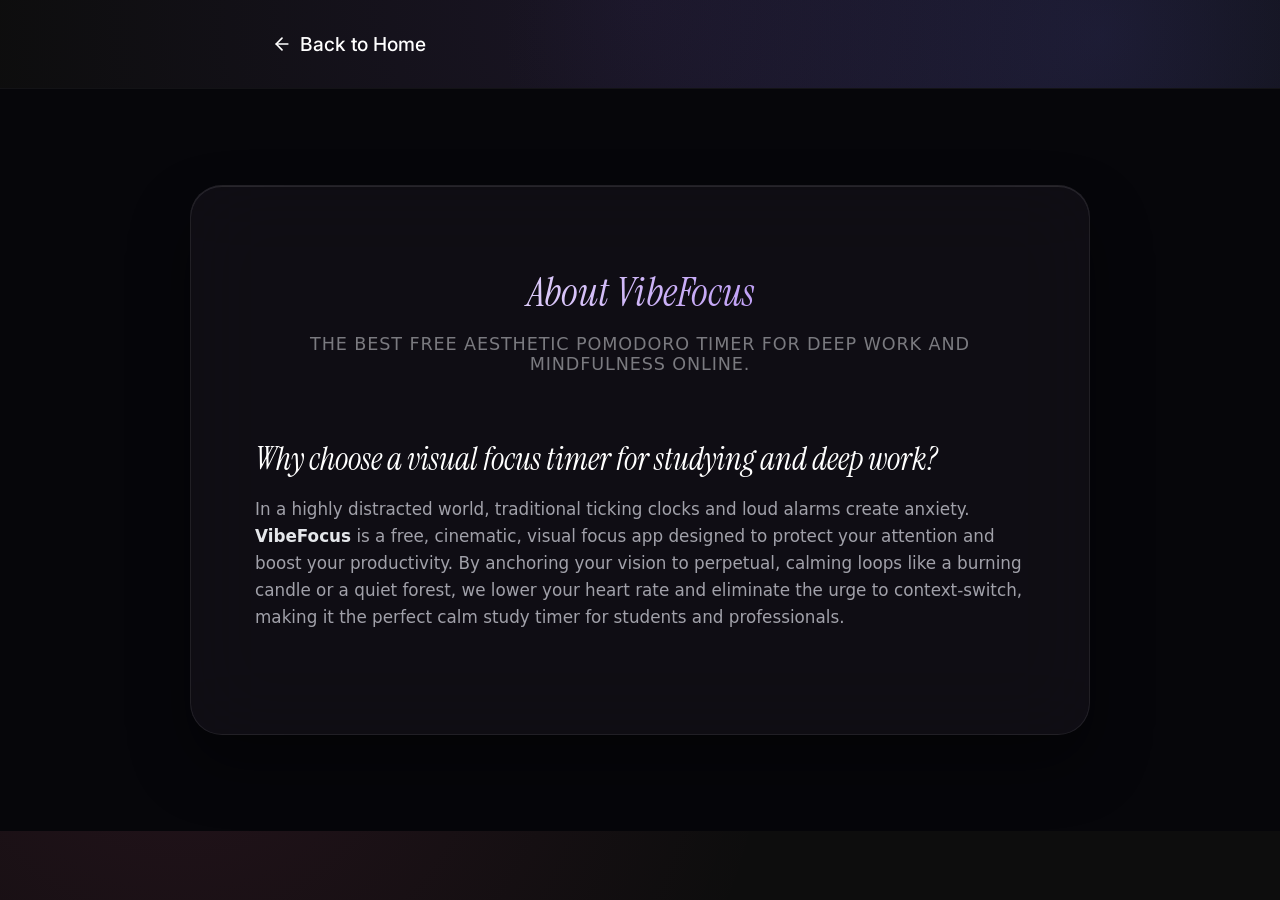
==== commit 7922442a: "feat(ui): add beautiful animated gradient backgrounds and glassmorphism containers to seo pages" ====
--- a/about.html
+++ b/about.html
@@ -11,7 +11,7 @@
   <link rel="preconnect" href="https://fonts.gstatic.com" crossorigin>
   <link href="https://fonts.googleapis.com/css2?family=Instrument+Serif:ital@0;1&family=Inter:wght@300;400;500;600&display=swap" rel="stylesheet">
 </head>
-<body style="background-color: #0d0d0d; color: #fff; font-family: 'Inter', sans-serif;">
+<body class="seo-page-body">
   
   <nav style="padding: 2rem; display: flex; justify-content: space-between; align-items: center; max-width: 800px; margin: 0 auto;">
     <a href="index.html" style="color: white; text-decoration: none; font-weight: 500; font-size: 1.2rem; display: flex; align-items: center; gap: 0.5rem;">
--- a/styles.css
+++ b/styles.css
@@ -3151,6 +3151,42 @@
 /* ══════════════════════════════════════════════════════════
    SEO & AEO Below-The-Fold Section
 ══════════════════════════════════════════════════════════ */
+@keyframes smoothFloat {
+  0%, 100% { transform: translateY(0) scale(1); }
+  50% { transform: translateY(-10px) scale(1.02); }
+}
+
+@keyframes slideUpFade {
+  from {
+    opacity: 0;
+    transform: translateY(30px);
+  }
+  to {
+    opacity: 1;
+    transform: translateY(0);
+  }
+}
+
+.seo-page-body {
+  background: radial-gradient(circle at 50% 0%, #1a1525 0%, #0d0d0d 60%);
+  background-attachment: fixed;
+  color: #fff;
+  font-family: 'Inter', sans-serif;
+  overflow-y: auto !important;
+  position: relative;
+}
+
+.seo-page-body::before {
+  content: '';
+  position: absolute;
+  top: -20%; left: -10%; width: 120%; height: 120%;
+  background: radial-gradient(circle at 80% 20%, rgba(99, 102, 241, 0.15) 0%, transparent 40%),
+              radial-gradient(circle at 20% 80%, rgba(236, 72, 153, 0.1) 0%, transparent 40%);
+  z-index: 0;
+  pointer-events: none;
+  animation: smoothFloat 15s ease-in-out infinite alternate;
+}
+
 .seo-section {
   width: 100%;
   padding: 6rem 1.5rem;
@@ -3164,13 +3200,18 @@
 }
 
 .seo-container {
+  position: relative;
+  z-index: 10;
   max-width: 900px;
   width: 100%;
-  padding: 4rem;
-  border-radius: var(--r-xl);
-  background: rgba(255, 255, 255, 0.02);
-  border: 1px solid rgba(255, 255, 255, 0.05);
-  box-shadow: var(--shadow-tactile);
+  padding: 5rem 4rem;
+  border-radius: 32px;
+  background: rgba(30, 25, 35, 0.4);
+  backdrop-filter: blur(40px);
+  -webkit-backdrop-filter: blur(40px);
+  border: 1px solid rgba(255, 255, 255, 0.08);
+  box-shadow: 0 30px 60px rgba(0, 0, 0, 0.4), inset 0 1px 0 rgba(255, 255, 255, 0.1);
+  animation: slideUpFade 0.8s cubic-bezier(0.16, 1, 0.3, 1) forwards;
 }
 
 .seo-header {
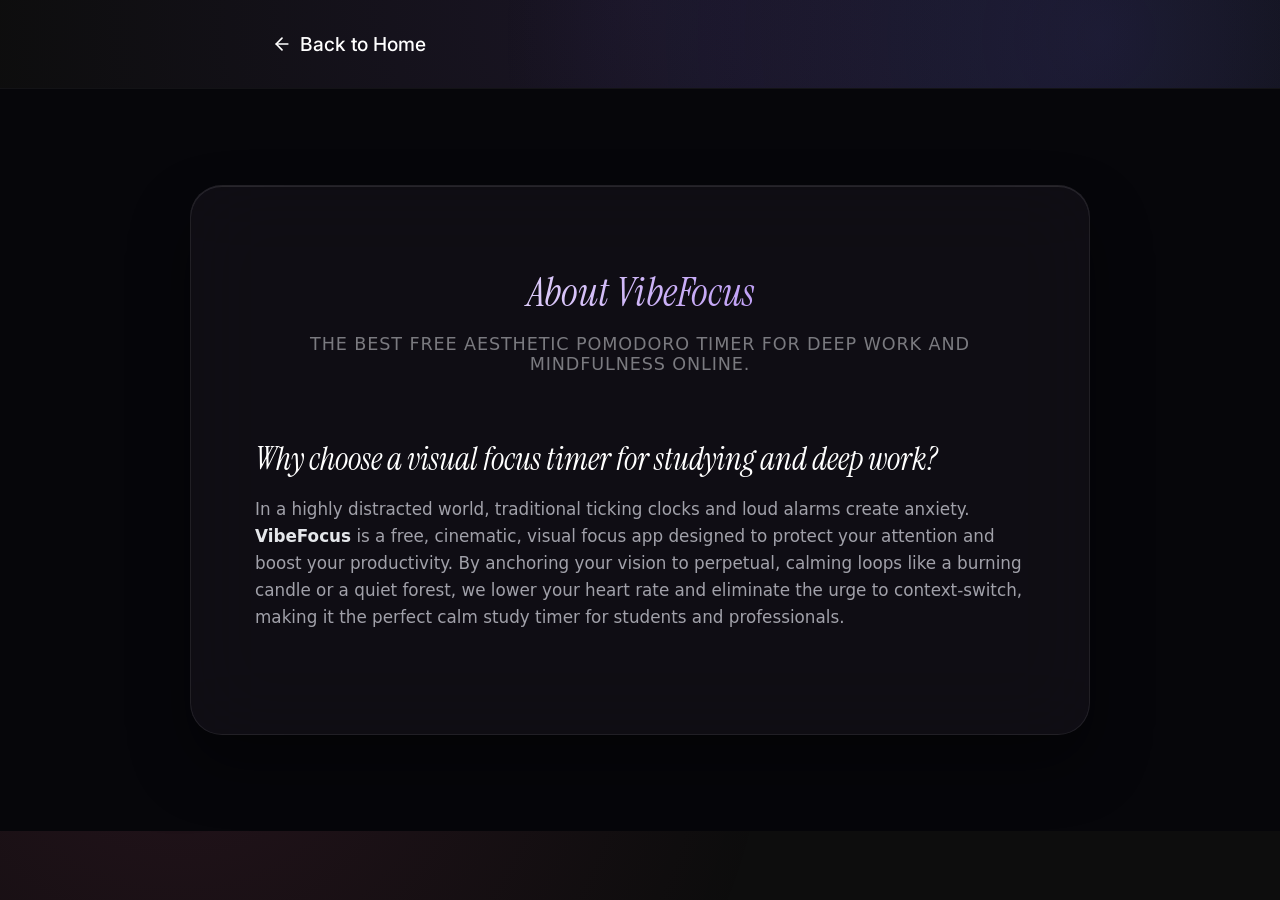
==== commit c01a3779: "feat(ui): add cinematic video backgrounds to seo pages and configure clean URLs in Vercel" ====
--- a/about.html
+++ b/about.html
@@ -12,9 +12,11 @@
   <link href="https://fonts.googleapis.com/css2?family=Instrument+Serif:ital@0;1&family=Inter:wght@300;400;500;600&display=swap" rel="stylesheet">
 </head>
 <body class="seo-page-body">
+  <!-- Cinematic Ambient Background -->
+  <video src="videos/golden-hour.mp4" autoplay loop muted playsinline style="position: fixed; inset: 0; width: 100%; height: 100%; object-fit: cover; z-index: -1; opacity: 0.7; filter: blur(8px) brightness(0.4); transform: scale(1.05); pointer-events: none;"></video>
   
   <nav style="padding: 2rem; display: flex; justify-content: space-between; align-items: center; max-width: 800px; margin: 0 auto;">
-    <a href="index.html" style="color: white; text-decoration: none; font-weight: 500; font-size: 1.2rem; display: flex; align-items: center; gap: 0.5rem;">
+    <a href="/" style="color: white; text-decoration: none; font-weight: 500; font-size: 1.2rem; display: flex; align-items: center; gap: 0.5rem;">
       <svg xmlns="http://www.w3.org/2000/svg" width="20" height="20" viewBox="0 0 24 24" fill="none" stroke="currentColor" stroke-width="2" stroke-linecap="round" stroke-linejoin="round"><path d="M19 12H5"/><path d="M12 19l-7-7 7-7"/></svg>
       Back to Home
     </a>
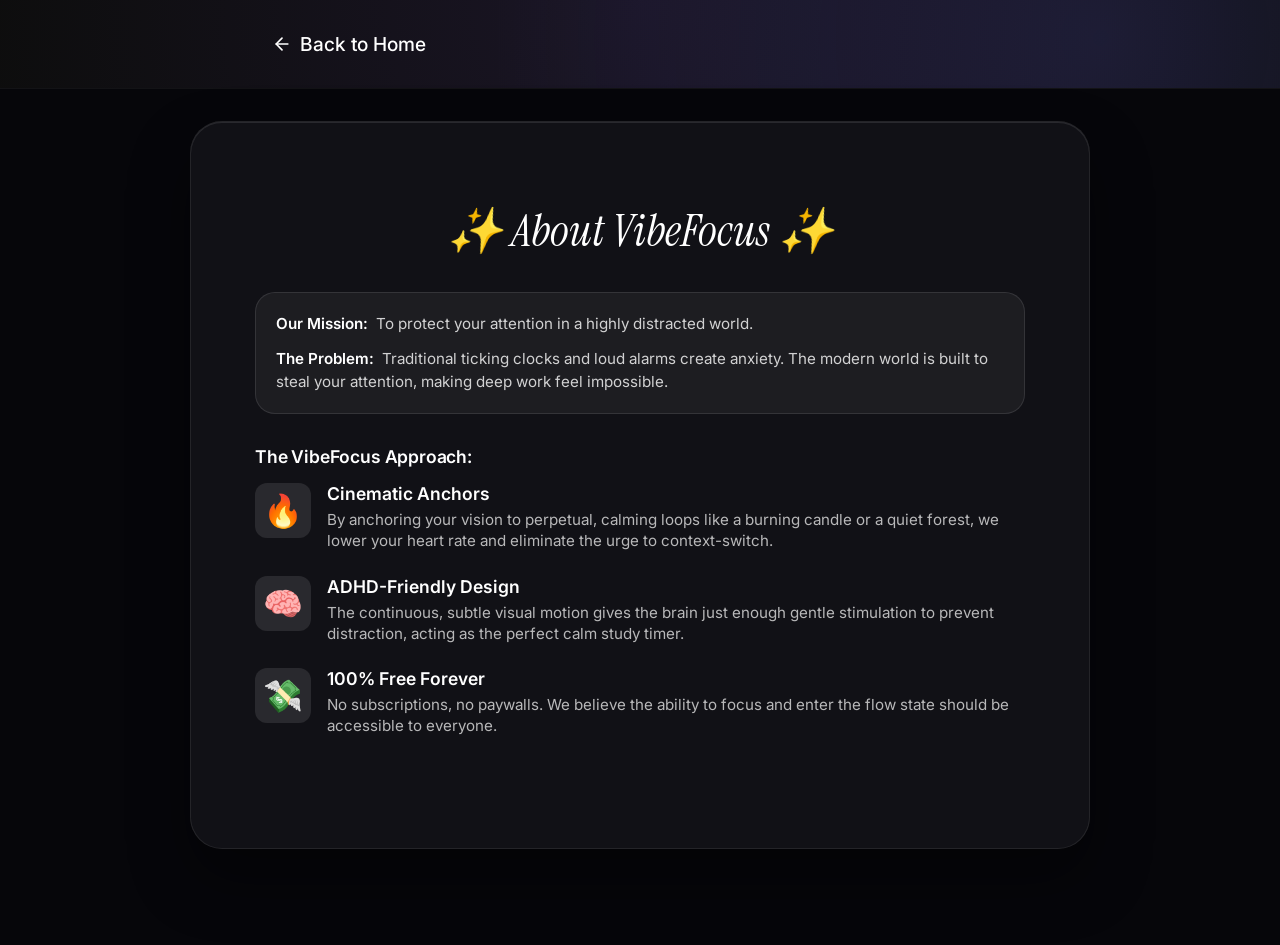
==== commit 000ec767: "style(seo): remove background videos from seo pages and refactor to match the premium how-it-works m" ====
--- a/about.html
+++ b/about.html
@@ -12,8 +12,6 @@
   <link href="https://fonts.googleapis.com/css2?family=Instrument+Serif:ital@0;1&family=Inter:wght@300;400;500;600&display=swap" rel="stylesheet">
 </head>
 <body class="seo-page-body">
-  <!-- Cinematic Ambient Background -->
-  <video src="videos/golden-hour.mp4" autoplay loop muted playsinline style="position: fixed; inset: 0; width: 100%; height: 100%; object-fit: cover; z-index: -1; opacity: 0.7; filter: blur(8px) brightness(0.4); transform: scale(1.05); pointer-events: none;"></video>
   
   <nav style="padding: 2rem; display: flex; justify-content: space-between; align-items: center; max-width: 800px; margin: 0 auto;">
     <a href="/" style="color: white; text-decoration: none; font-weight: 500; font-size: 1.2rem; display: flex; align-items: center; gap: 0.5rem;">
@@ -22,17 +20,39 @@
     </a>
   </nav>
 
-  <div class="seo-section" style="min-height: 80vh;">
-    <div class="seo-container liquid-glass">
-      <div class="seo-header">
-        <h2 style="font-family: 'Instrument Serif', serif; font-size: 2.5rem; font-weight: normal; margin-bottom: 1rem;">About VibeFocus</h2>
-        <p class="seo-lead">The best free aesthetic Pomodoro timer for deep work and mindfulness online.</p>
+  <div class="seo-section" style="min-height: 80vh; padding-top: 2rem;">
+    <div class="seo-container liquid-glass hiw-modal-body" style="background: rgba(20, 20, 25, 0.85);">
+      <h2 style="font-family: 'Instrument Serif', serif; font-size: 2.8rem; font-weight: normal; margin-bottom: 2rem; text-align: center;">✨ About VibeFocus ✨</h2>
+      
+      <div class="hiw-intro-card">
+        <p><strong>Our Mission:</strong> To protect your attention in a highly distracted world.</p>
+        <p><strong>The Problem:</strong> Traditional ticking clocks and loud alarms create anxiety. The modern world is built to steal your attention, making deep work feel impossible.</p>
       </div>
 
-      <article class="seo-article">
-        <h3 style="font-family: 'Instrument Serif', serif; font-size: 2rem; font-weight: normal; margin-top: 2rem; margin-bottom: 1rem;">Why choose a visual focus timer for studying and deep work?</h3>
-        <p style="line-height: 1.6; color: #a1a1aa;">In a highly distracted world, traditional ticking clocks and loud alarms create anxiety. <strong>VibeFocus</strong> is a free, cinematic, visual focus app designed to protect your attention and boost your productivity. By anchoring your vision to perpetual, calming loops like a burning candle or a quiet forest, we lower your heart rate and eliminate the urge to context-switch, making it the perfect calm study timer for students and professionals.</p>
-      </article>
+      <h3 class="hiw-steps-title" style="margin-top: 2rem;">The VibeFocus Approach:</h3>
+      <ul class="hiw-steps">
+        <li>
+          <span class="hiw-emoji">🔥</span>
+          <div>
+            <strong>Cinematic Anchors</strong>
+            <p>By anchoring your vision to perpetual, calming loops like a burning candle or a quiet forest, we lower your heart rate and eliminate the urge to context-switch.</p>
+          </div>
+        </li>
+        <li>
+          <span class="hiw-emoji">🧠</span>
+          <div>
+            <strong>ADHD-Friendly Design</strong>
+            <p>The continuous, subtle visual motion gives the brain just enough gentle stimulation to prevent distraction, acting as the perfect calm study timer.</p>
+          </div>
+        </li>
+        <li>
+          <span class="hiw-emoji">💸</span>
+          <div>
+            <strong>100% Free Forever</strong>
+            <p>No subscriptions, no paywalls. We believe the ability to focus and enter the flow state should be accessible to everyone.</p>
+          </div>
+        </li>
+      </ul>
     </div>
   </div>
 </body>
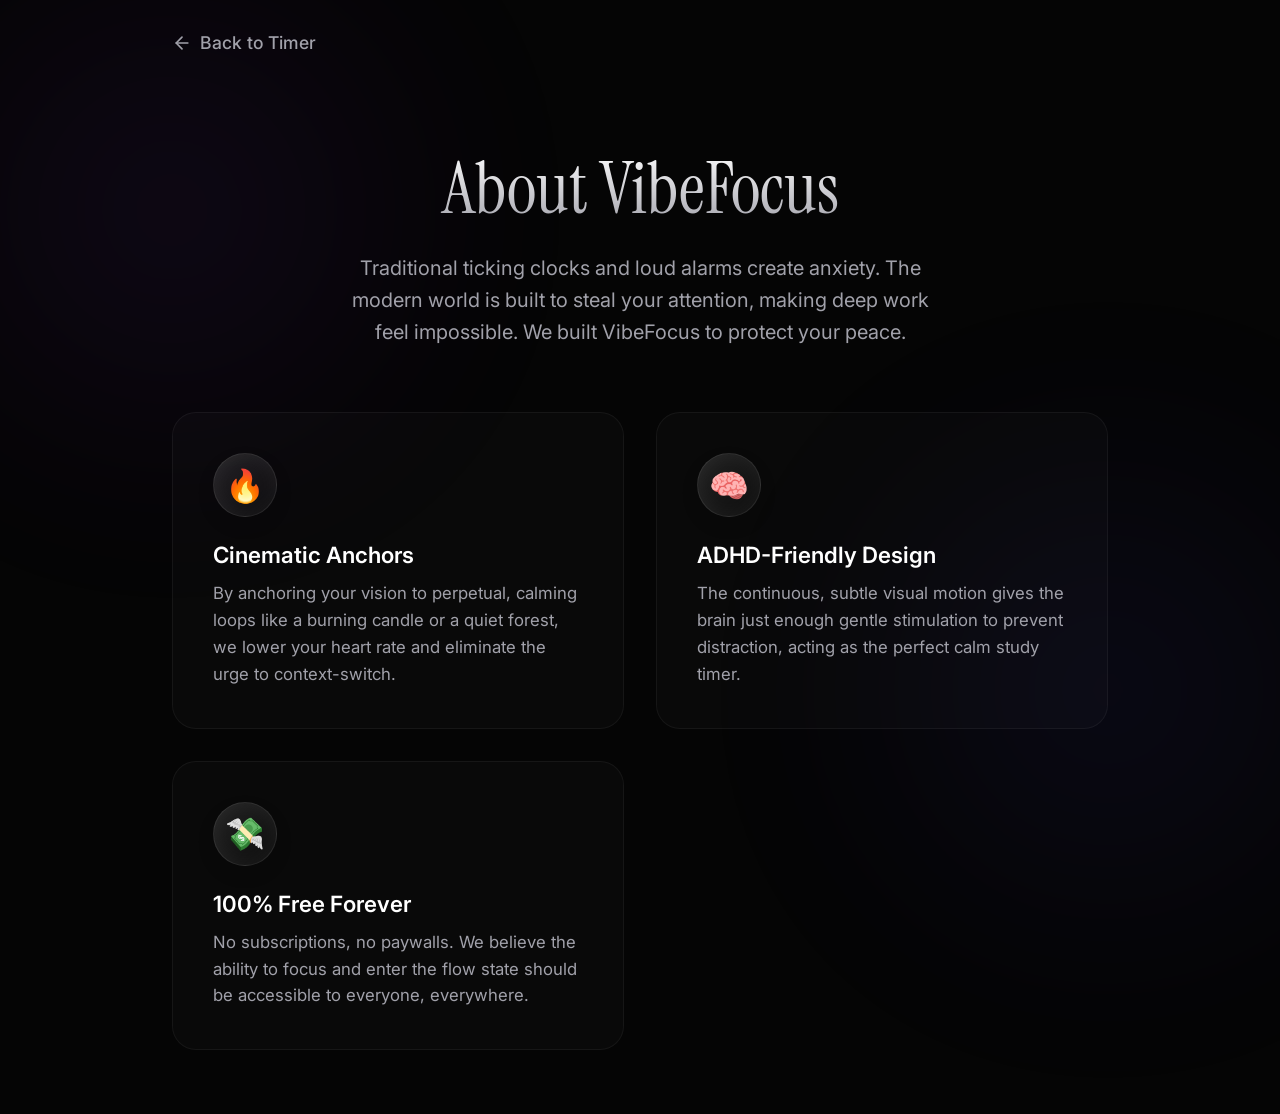
==== commit dc38f062: "feat(seo): completely redesign SEO pages with a premium bento grid layout, animated aurora backgroun" ====
--- a/about.html
+++ b/about.html
@@ -3,57 +3,55 @@
 <head>
   <meta charset="UTF-8" />
   <meta name="viewport" content="width=device-width, initial-scale=1.0" />
-  <title>About | VibeFocus</title>
-  <meta name="description" content="Learn about VibeFocus, the best free aesthetic pomodoro timer for deep work." />
+  <title>About VibeFocus | Cinematic Pomodoro Timer</title>
+  <meta name="description" content="Learn about VibeFocus, the aesthetic Pomodoro timer designed to protect your attention with cinematic loops." />
+  <link rel="icon" href="assets/favicon.ico" type="image/x-icon" />
   <link rel="stylesheet" href="styles.css" />
-  <!-- Google Fonts -->
   <link rel="preconnect" href="https://fonts.googleapis.com">
   <link rel="preconnect" href="https://fonts.gstatic.com" crossorigin>
   <link href="https://fonts.googleapis.com/css2?family=Instrument+Serif:ital@0;1&family=Inter:wght@300;400;500;600&display=swap" rel="stylesheet">
 </head>
-<body class="seo-page-body">
+<body class="seo-premium-body">
   
-  <nav style="padding: 2rem; display: flex; justify-content: space-between; align-items: center; max-width: 800px; margin: 0 auto;">
-    <a href="/" style="color: white; text-decoration: none; font-weight: 500; font-size: 1.2rem; display: flex; align-items: center; gap: 0.5rem;">
+  <nav class="seo-premium-nav animate-fade-in-up">
+    <a href="index.html">
       <svg xmlns="http://www.w3.org/2000/svg" width="20" height="20" viewBox="0 0 24 24" fill="none" stroke="currentColor" stroke-width="2" stroke-linecap="round" stroke-linejoin="round"><path d="M19 12H5"/><path d="M12 19l-7-7 7-7"/></svg>
-      Back to Home
+      Back to Timer
     </a>
   </nav>
 
-  <div class="seo-section" style="min-height: 80vh; padding-top: 2rem;">
-    <div class="seo-container liquid-glass hiw-modal-body" style="background: rgba(20, 20, 25, 0.85);">
-      <h2 style="font-family: 'Instrument Serif', serif; font-size: 2.8rem; font-weight: normal; margin-bottom: 2rem; text-align: center;">✨ About VibeFocus ✨</h2>
+  <div class="seo-premium-container">
+    <h1 class="seo-premium-title animate-fade-in-up delay-100">About VibeFocus</h1>
+    <p class="seo-premium-intro animate-fade-in-up delay-200">
+      Traditional ticking clocks and loud alarms create anxiety. The modern world is built to steal your attention, making deep work feel impossible. We built VibeFocus to protect your peace.
+    </p>
+
+    <div class="seo-bento-grid animate-fade-in-up delay-300">
+      <div class="seo-bento-card">
+        <div class="seo-bento-icon-wrapper">🔥</div>
+        <div class="seo-bento-content">
+          <h3>Cinematic Anchors</h3>
+          <p>By anchoring your vision to perpetual, calming loops like a burning candle or a quiet forest, we lower your heart rate and eliminate the urge to context-switch.</p>
+        </div>
+      </div>
       
-      <div class="hiw-intro-card">
-        <p><strong>Our Mission:</strong> To protect your attention in a highly distracted world.</p>
-        <p><strong>The Problem:</strong> Traditional ticking clocks and loud alarms create anxiety. The modern world is built to steal your attention, making deep work feel impossible.</p>
+      <div class="seo-bento-card">
+        <div class="seo-bento-icon-wrapper">🧠</div>
+        <div class="seo-bento-content">
+          <h3>ADHD-Friendly Design</h3>
+          <p>The continuous, subtle visual motion gives the brain just enough gentle stimulation to prevent distraction, acting as the perfect calm study timer.</p>
+        </div>
       </div>
-
-      <h3 class="hiw-steps-title" style="margin-top: 2rem;">The VibeFocus Approach:</h3>
-      <ul class="hiw-steps">
-        <li>
-          <span class="hiw-emoji">🔥</span>
-          <div>
-            <strong>Cinematic Anchors</strong>
-            <p>By anchoring your vision to perpetual, calming loops like a burning candle or a quiet forest, we lower your heart rate and eliminate the urge to context-switch.</p>
-          </div>
-        </li>
-        <li>
-          <span class="hiw-emoji">🧠</span>
-          <div>
-            <strong>ADHD-Friendly Design</strong>
-            <p>The continuous, subtle visual motion gives the brain just enough gentle stimulation to prevent distraction, acting as the perfect calm study timer.</p>
-          </div>
-        </li>
-        <li>
-          <span class="hiw-emoji">💸</span>
-          <div>
-            <strong>100% Free Forever</strong>
-            <p>No subscriptions, no paywalls. We believe the ability to focus and enter the flow state should be accessible to everyone.</p>
-          </div>
-        </li>
-      </ul>
+      
+      <div class="seo-bento-card">
+        <div class="seo-bento-icon-wrapper">💸</div>
+        <div class="seo-bento-content">
+          <h3>100% Free Forever</h3>
+          <p>No subscriptions, no paywalls. We believe the ability to focus and enter the flow state should be accessible to everyone, everywhere.</p>
+        </div>
+      </div>
     </div>
   </div>
+
 </body>
 </html>
--- a/styles.css
+++ b/styles.css
@@ -3420,3 +3420,181 @@
     justify-content: center !important;
   }
 }
+
+/* ==========================================================================
+   Premium SEO Pages Redesign
+   ========================================================================== */
+
+.seo-premium-body {
+  background-color: #050505;
+  color: #fff;
+  font-family: 'Inter', sans-serif;
+  overflow-y: auto !important;
+  min-height: 100vh;
+  position: relative;
+}
+
+/* Animated Aurora Background */
+.seo-premium-body::before,
+.seo-premium-body::after {
+  content: '';
+  position: fixed;
+  width: 600px;
+  height: 600px;
+  border-radius: 50%;
+  filter: blur(120px);
+  z-index: -1;
+  opacity: 0.15;
+  pointer-events: none;
+  animation: float 20s infinite alternate ease-in-out;
+}
+.seo-premium-body::before {
+  background: radial-gradient(circle, rgba(147,51,234,0.8) 0%, rgba(147,51,234,0) 70%);
+  top: -10%;
+  left: -10%;
+}
+.seo-premium-body::after {
+  background: radial-gradient(circle, rgba(79,70,229,0.8) 0%, rgba(79,70,229,0) 70%);
+  bottom: -10%;
+  right: -10%;
+  animation-delay: -10s;
+}
+
+@keyframes float {
+  0% { transform: translate(0, 0) scale(1); }
+  100% { transform: translate(50px, 50px) scale(1.1); }
+}
+
+.seo-premium-container {
+  max-width: 1000px;
+  margin: 0 auto;
+  padding: 4rem 2rem;
+}
+
+/* Animations */
+@keyframes fadeInUp {
+  from { opacity: 0; transform: translateY(30px); }
+  to { opacity: 1; transform: translateY(0); }
+}
+
+.animate-fade-in-up {
+  opacity: 0;
+  animation: fadeInUp 0.8s cubic-bezier(0.16, 1, 0.3, 1) forwards;
+}
+.delay-100 { animation-delay: 100ms; }
+.delay-200 { animation-delay: 200ms; }
+.delay-300 { animation-delay: 300ms; }
+
+/* Premium Typography */
+.seo-premium-title {
+  font-family: 'Instrument Serif', serif;
+  font-size: 4.5rem;
+  font-weight: normal;
+  text-align: center;
+  margin-bottom: 1.5rem;
+  background: linear-gradient(180deg, #ffffff 0%, #a1a1aa 100%);
+  -webkit-background-clip: text;
+  color: transparent;
+  line-height: 1.1;
+}
+
+.seo-premium-intro {
+  text-align: center;
+  font-size: 1.25rem;
+  color: #a1a1aa;
+  max-width: 600px;
+  margin: 0 auto 4rem auto;
+  line-height: 1.6;
+}
+
+/* Bento Grid */
+.seo-bento-grid {
+  display: grid;
+  grid-template-columns: repeat(auto-fit, minmax(300px, 1fr));
+  gap: 2rem;
+  margin-top: 2rem;
+}
+
+.seo-bento-card {
+  background: rgba(255, 255, 255, 0.02);
+  border: 1px solid rgba(255, 255, 255, 0.05);
+  border-radius: 1.5rem;
+  padding: 2.5rem;
+  display: flex;
+  flex-direction: column;
+  gap: 1.5rem;
+  backdrop-filter: blur(20px);
+  -webkit-backdrop-filter: blur(20px);
+  transition: transform 0.4s cubic-bezier(0.16, 1, 0.3, 1), background 0.4s ease, border-color 0.4s ease;
+}
+
+.seo-bento-card:hover {
+  transform: translateY(-5px);
+  background: rgba(255, 255, 255, 0.04);
+  border-color: rgba(255, 255, 255, 0.1);
+}
+
+.seo-bento-icon-wrapper {
+  width: 64px;
+  height: 64px;
+  border-radius: 50%;
+  background: linear-gradient(135deg, rgba(255,255,255,0.1) 0%, rgba(255,255,255,0.02) 100%);
+  border: 1px solid rgba(255,255,255,0.1);
+  display: flex;
+  align-items: center;
+  justify-content: center;
+  font-size: 2rem;
+  box-shadow: inset 0 0 20px rgba(255,255,255,0.05), 0 8px 16px rgba(0,0,0,0.2);
+}
+
+.seo-bento-content h3 {
+  font-size: 1.4rem;
+  font-weight: 600;
+  color: #fff;
+  margin-bottom: 0.75rem;
+}
+
+.seo-bento-content p {
+  font-size: 1.05rem;
+  color: #a1a1aa;
+  line-height: 1.6;
+}
+
+/* Nav */
+.seo-premium-nav {
+  padding: 2rem;
+  display: flex;
+  justify-content: space-between;
+  align-items: center;
+  max-width: 1000px;
+  margin: 0 auto;
+  position: relative;
+  z-index: 10;
+}
+
+.seo-premium-nav a {
+  color: #a1a1aa;
+  text-decoration: none;
+  font-weight: 500;
+  font-size: 1.1rem;
+  display: flex;
+  align-items: center;
+  gap: 0.5rem;
+  transition: color 0.3s ease;
+}
+
+.seo-premium-nav a:hover {
+  color: #fff;
+}
+
+@media (max-width: 768px) {
+  .seo-premium-title {
+    font-size: 3rem;
+  }
+  .seo-premium-container {
+    padding: 2rem 1rem;
+  }
+  .seo-bento-card {
+    padding: 1.5rem;
+  }
+}
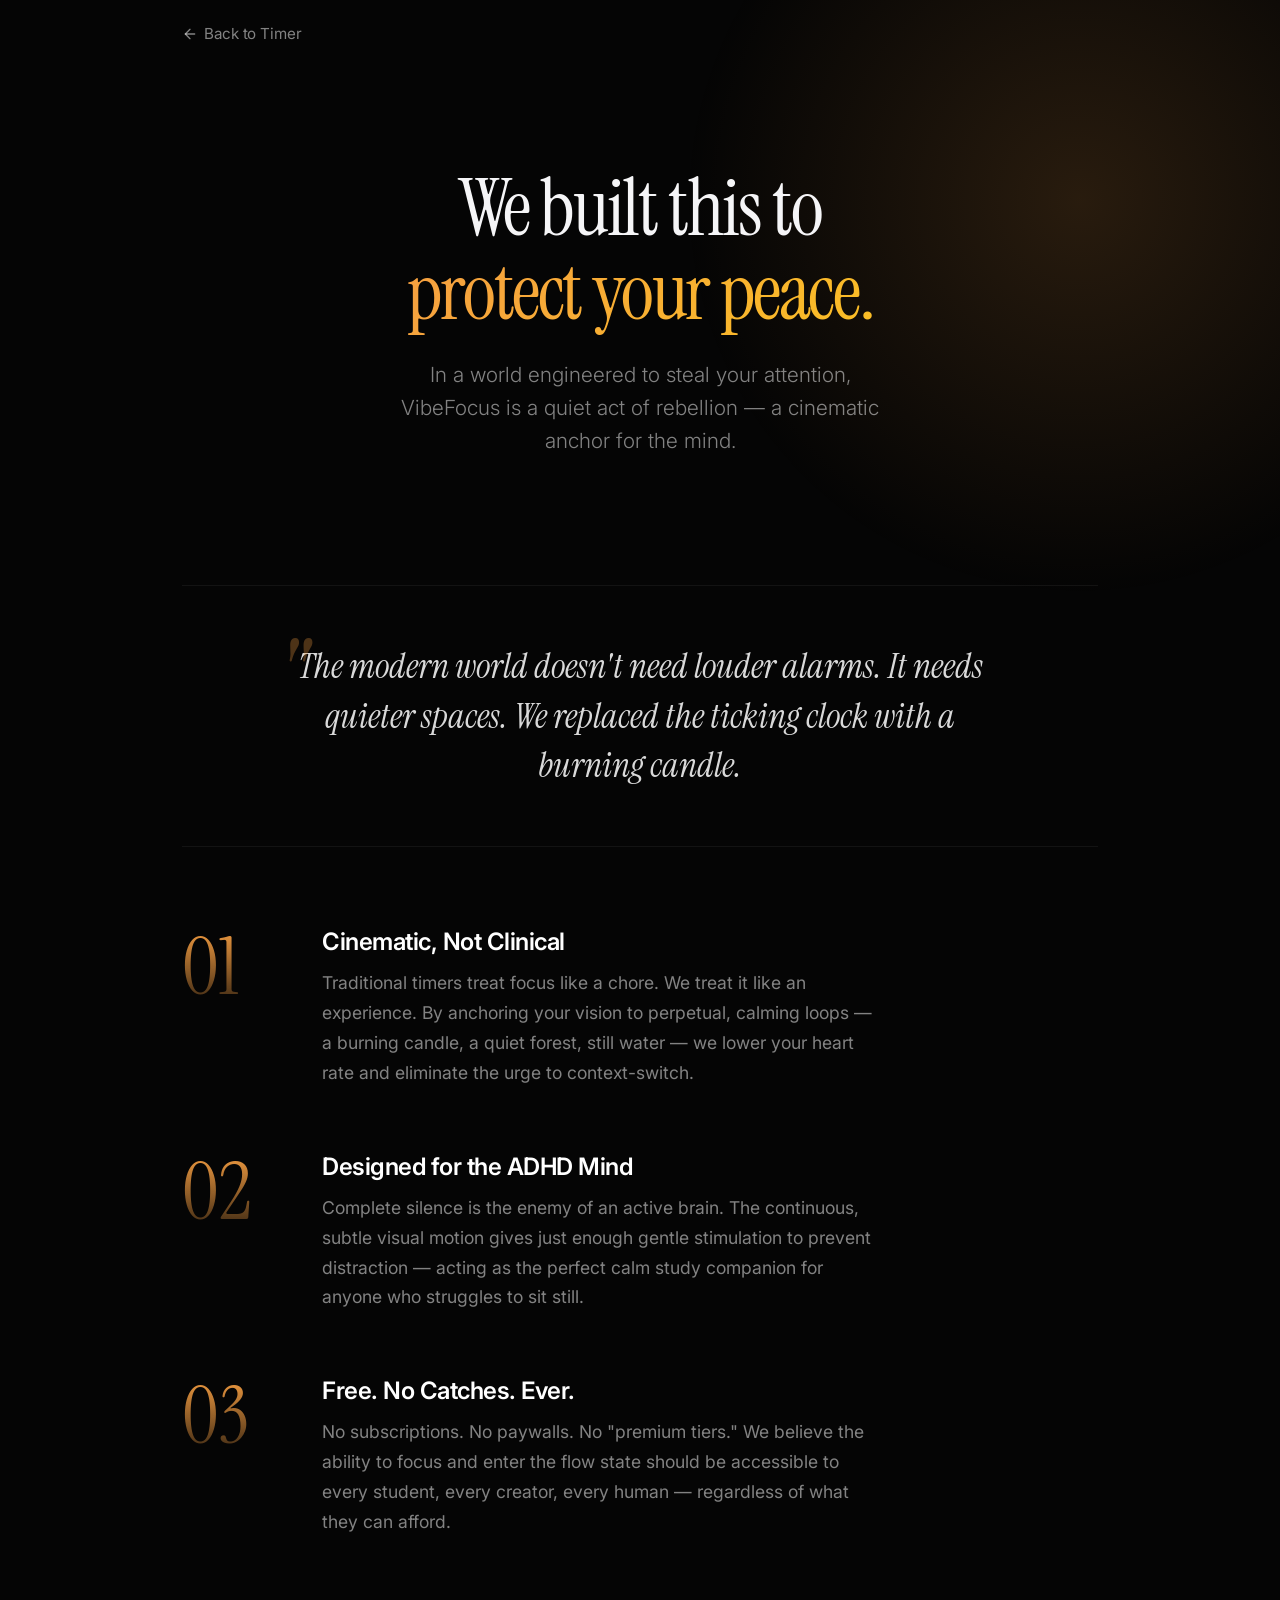
==== commit 1507440e: "feat(seo): build three completely distinct Apple-quality pages — About (manifesto), Features (showca" ====
--- a/about.html
+++ b/about.html
@@ -3,55 +3,66 @@
 <head>
   <meta charset="UTF-8" />
   <meta name="viewport" content="width=device-width, initial-scale=1.0" />
-  <title>About VibeFocus | Cinematic Pomodoro Timer</title>
-  <meta name="description" content="Learn about VibeFocus, the aesthetic Pomodoro timer designed to protect your attention with cinematic loops." />
+  <title>About VibeFocus | Free Aesthetic Pomodoro Timer</title>
+  <meta name="description" content="VibeFocus is a free cinematic focus timer designed to protect your attention. Learn about our mission and why we built it." />
   <link rel="icon" href="assets/favicon.ico" type="image/x-icon" />
   <link rel="stylesheet" href="styles.css" />
   <link rel="preconnect" href="https://fonts.googleapis.com">
   <link rel="preconnect" href="https://fonts.gstatic.com" crossorigin>
-  <link href="https://fonts.googleapis.com/css2?family=Instrument+Serif:ital@0;1&family=Inter:wght@300;400;500;600&display=swap" rel="stylesheet">
+  <link href="https://fonts.googleapis.com/css2?family=Instrument+Serif:ital@0;1&family=Inter:wght@300;400;500;600;700&display=swap" rel="stylesheet">
 </head>
-<body class="seo-premium-body">
-  
-  <nav class="seo-premium-nav animate-fade-in-up">
+<body class="page-body page-about">
+
+  <nav class="page-nav">
     <a href="index.html">
-      <svg xmlns="http://www.w3.org/2000/svg" width="20" height="20" viewBox="0 0 24 24" fill="none" stroke="currentColor" stroke-width="2" stroke-linecap="round" stroke-linejoin="round"><path d="M19 12H5"/><path d="M12 19l-7-7 7-7"/></svg>
+      <svg xmlns="http://www.w3.org/2000/svg" viewBox="0 0 24 24" fill="none" stroke="currentColor" stroke-width="2" stroke-linecap="round" stroke-linejoin="round"><path d="M19 12H5"/><path d="M12 19l-7-7 7-7"/></svg>
       Back to Timer
     </a>
   </nav>
 
-  <div class="seo-premium-container">
-    <h1 class="seo-premium-title animate-fade-in-up delay-100">About VibeFocus</h1>
-    <p class="seo-premium-intro animate-fade-in-up delay-200">
-      Traditional ticking clocks and loud alarms create anxiety. The modern world is built to steal your attention, making deep work feel impossible. We built VibeFocus to protect your peace.
-    </p>
+  <main class="page-wrap">
 
-    <div class="seo-bento-grid animate-fade-in-up delay-300">
-      <div class="seo-bento-card">
-        <div class="seo-bento-icon-wrapper">🔥</div>
-        <div class="seo-bento-content">
-          <h3>Cinematic Anchors</h3>
-          <p>By anchoring your vision to perpetual, calming loops like a burning candle or a quiet forest, we lower your heart rate and eliminate the urge to context-switch.</p>
+    <!-- Hero -->
+    <section class="about-hero reveal">
+      <h1>We built this to<br><span>protect your peace.</span></h1>
+      <p class="subtitle">In a world engineered to steal your attention, VibeFocus is a quiet act of rebellion — a cinematic anchor for the mind.</p>
+    </section>
+
+    <!-- Manifesto Quote -->
+    <section class="about-manifesto reveal reveal-d2">
+      <blockquote>
+        The modern world doesn't need louder alarms. It needs quieter spaces. We replaced the ticking clock with a burning candle.
+      </blockquote>
+    </section>
+
+    <!-- Values -->
+    <section class="about-values">
+      <div class="about-value-row reveal reveal-d3">
+        <div class="about-value-number">01</div>
+        <div class="about-value-content">
+          <h3>Cinematic, Not Clinical</h3>
+          <p>Traditional timers treat focus like a chore. We treat it like an experience. By anchoring your vision to perpetual, calming loops — a burning candle, a quiet forest, still water — we lower your heart rate and eliminate the urge to context-switch.</p>
         </div>
       </div>
-      
-      <div class="seo-bento-card">
-        <div class="seo-bento-icon-wrapper">🧠</div>
-        <div class="seo-bento-content">
-          <h3>ADHD-Friendly Design</h3>
-          <p>The continuous, subtle visual motion gives the brain just enough gentle stimulation to prevent distraction, acting as the perfect calm study timer.</p>
+
+      <div class="about-value-row reveal reveal-d4">
+        <div class="about-value-number">02</div>
+        <div class="about-value-content">
+          <h3>Designed for the ADHD Mind</h3>
+          <p>Complete silence is the enemy of an active brain. The continuous, subtle visual motion gives just enough gentle stimulation to prevent distraction — acting as the perfect calm study companion for anyone who struggles to sit still.</p>
         </div>
       </div>
-      
-      <div class="seo-bento-card">
-        <div class="seo-bento-icon-wrapper">💸</div>
-        <div class="seo-bento-content">
-          <h3>100% Free Forever</h3>
-          <p>No subscriptions, no paywalls. We believe the ability to focus and enter the flow state should be accessible to everyone, everywhere.</p>
+
+      <div class="about-value-row reveal reveal-d5">
+        <div class="about-value-number">03</div>
+        <div class="about-value-content">
+          <h3>Free. No Catches. Ever.</h3>
+          <p>No subscriptions. No paywalls. No "premium tiers." We believe the ability to focus and enter the flow state should be accessible to every student, every creator, every human — regardless of what they can afford.</p>
         </div>
       </div>
-    </div>
-  </div>
+    </section>
+
+  </main>
 
 </body>
 </html>
--- a/styles.css
+++ b/styles.css
@@ -3422,179 +3422,420 @@
 }
 
 /* ==========================================================================
-   Premium SEO Pages Redesign
+   SEO Pages — Bespoke Design System
+   Each page has its own unique visual identity.
    ========================================================================== */
 
-.seo-premium-body {
+/* ── Shared Foundation ─────────────────────────────────── */
+.page-body {
   background-color: #050505;
-  color: #fff;
-  font-family: 'Inter', sans-serif;
+  color: #f5f5f7;
+  font-family: 'Inter', -apple-system, BlinkMacSystemFont, sans-serif;
   overflow-y: auto !important;
   min-height: 100vh;
-  position: relative;
-}
-
-/* Animated Aurora Background */
-.seo-premium-body::before,
-.seo-premium-body::after {
+  -webkit-font-smoothing: antialiased;
+  -moz-osx-font-smoothing: grayscale;
+}
+
+.page-nav {
+  padding: 1.5rem 2rem;
+  max-width: 980px;
+  margin: 0 auto;
+}
+.page-nav a {
+  color: rgba(255,255,255,0.5);
+  text-decoration: none;
+  font-size: 0.95rem;
+  font-weight: 400;
+  display: inline-flex;
+  align-items: center;
+  gap: 0.4rem;
+  transition: color 0.3s;
+  letter-spacing: -0.01em;
+}
+.page-nav a:hover { color: #fff; }
+.page-nav svg { width: 16px; height: 16px; }
+
+.page-wrap {
+  max-width: 980px;
+  margin: 0 auto;
+  padding: 0 2rem 6rem;
+}
+
+/* Scroll reveal */
+@keyframes revealUp {
+  from { opacity: 0; transform: translateY(40px); }
+  to   { opacity: 1; transform: translateY(0); }
+}
+.reveal {
+  opacity: 0;
+  animation: revealUp 1s cubic-bezier(0.25, 1, 0.5, 1) forwards;
+}
+.reveal-d1 { animation-delay: 0.1s; }
+.reveal-d2 { animation-delay: 0.25s; }
+.reveal-d3 { animation-delay: 0.4s; }
+.reveal-d4 { animation-delay: 0.55s; }
+.reveal-d5 { animation-delay: 0.7s; }
+
+/* ══════════════════════════════════════════════════════════
+   ABOUT PAGE — The Manifesto
+   Warm amber/gold color story. Narrative-driven.
+   ══════════════════════════════════════════════════════════ */
+
+.page-about { --accent: #f59e42; --accent-glow: rgba(245,158,66,0.15); }
+
+.page-about::before {
   content: '';
   position: fixed;
-  width: 600px;
-  height: 600px;
-  border-radius: 50%;
-  filter: blur(120px);
+  top: -200px;
+  right: -200px;
+  width: 800px;
+  height: 800px;
+  background: radial-gradient(circle, var(--accent-glow) 0%, transparent 70%);
+  pointer-events: none;
   z-index: -1;
-  opacity: 0.15;
-  pointer-events: none;
-  animation: float 20s infinite alternate ease-in-out;
-}
-.seo-premium-body::before {
-  background: radial-gradient(circle, rgba(147,51,234,0.8) 0%, rgba(147,51,234,0) 70%);
-  top: -10%;
-  left: -10%;
-}
-.seo-premium-body::after {
-  background: radial-gradient(circle, rgba(79,70,229,0.8) 0%, rgba(79,70,229,0) 70%);
-  bottom: -10%;
-  right: -10%;
-  animation-delay: -10s;
-}
-
-@keyframes float {
-  0% { transform: translate(0, 0) scale(1); }
-  100% { transform: translate(50px, 50px) scale(1.1); }
-}
-
-.seo-premium-container {
-  max-width: 1000px;
+}
+
+.about-hero {
+  text-align: center;
+  padding: 6rem 0 4rem;
+}
+.about-hero h1 {
+  font-family: 'Instrument Serif', serif;
+  font-size: 5rem;
+  font-weight: 400;
+  line-height: 1.05;
+  letter-spacing: -0.03em;
+  color: #f5f5f7;
+  margin-bottom: 1.5rem;
+}
+.about-hero h1 span {
+  background: linear-gradient(135deg, var(--accent), #fbbf24);
+  -webkit-background-clip: text;
+  -webkit-text-fill-color: transparent;
+}
+.about-hero .subtitle {
+  font-size: 1.3rem;
+  color: rgba(255,255,255,0.5);
+  max-width: 520px;
   margin: 0 auto;
-  padding: 4rem 2rem;
-}
-
-/* Animations */
-@keyframes fadeInUp {
-  from { opacity: 0; transform: translateY(30px); }
-  to { opacity: 1; transform: translateY(0); }
-}
-
-.animate-fade-in-up {
-  opacity: 0;
-  animation: fadeInUp 0.8s cubic-bezier(0.16, 1, 0.3, 1) forwards;
-}
-.delay-100 { animation-delay: 100ms; }
-.delay-200 { animation-delay: 200ms; }
-.delay-300 { animation-delay: 300ms; }
-
-/* Premium Typography */
-.seo-premium-title {
+  line-height: 1.6;
+  font-weight: 300;
+}
+
+.about-manifesto {
+  margin: 4rem 0;
+  padding: 3.5rem 0;
+  border-top: 1px solid rgba(255,255,255,0.06);
+  border-bottom: 1px solid rgba(255,255,255,0.06);
+}
+.about-manifesto blockquote {
   font-family: 'Instrument Serif', serif;
-  font-size: 4.5rem;
-  font-weight: normal;
+  font-size: 2.2rem;
+  font-style: italic;
+  color: rgba(255,255,255,0.85);
+  line-height: 1.4;
+  max-width: 700px;
+  margin: 0 auto;
   text-align: center;
-  margin-bottom: 1.5rem;
-  background: linear-gradient(180deg, #ffffff 0%, #a1a1aa 100%);
+  position: relative;
+}
+.about-manifesto blockquote::before {
+  content: '"';
+  font-size: 6rem;
+  position: absolute;
+  top: -2rem;
+  left: -1rem;
+  color: var(--accent);
+  opacity: 0.3;
+  font-family: 'Instrument Serif', serif;
+}
+
+.about-values {
+  display: grid;
+  grid-template-columns: 1fr;
+  gap: 4rem;
+  margin-top: 5rem;
+}
+.about-value-row {
+  display: grid;
+  grid-template-columns: 100px 1fr;
+  gap: 2.5rem;
+  align-items: start;
+}
+.about-value-number {
+  font-family: 'Instrument Serif', serif;
+  font-size: 5rem;
+  font-weight: 400;
+  line-height: 1;
+  background: linear-gradient(180deg, var(--accent) 0%, rgba(245,158,66,0.2) 100%);
   -webkit-background-clip: text;
-  color: transparent;
-  line-height: 1.1;
-}
-
-.seo-premium-intro {
-  text-align: center;
-  font-size: 1.25rem;
-  color: #a1a1aa;
-  max-width: 600px;
-  margin: 0 auto 4rem auto;
-  line-height: 1.6;
-}
-
-/* Bento Grid */
-.seo-bento-grid {
-  display: grid;
-  grid-template-columns: repeat(auto-fit, minmax(300px, 1fr));
-  gap: 2rem;
-  margin-top: 2rem;
-}
-
-.seo-bento-card {
-  background: rgba(255, 255, 255, 0.02);
-  border: 1px solid rgba(255, 255, 255, 0.05);
-  border-radius: 1.5rem;
-  padding: 2.5rem;
-  display: flex;
-  flex-direction: column;
-  gap: 1.5rem;
-  backdrop-filter: blur(20px);
-  -webkit-backdrop-filter: blur(20px);
-  transition: transform 0.4s cubic-bezier(0.16, 1, 0.3, 1), background 0.4s ease, border-color 0.4s ease;
-}
-
-.seo-bento-card:hover {
-  transform: translateY(-5px);
-  background: rgba(255, 255, 255, 0.04);
-  border-color: rgba(255, 255, 255, 0.1);
-}
-
-.seo-bento-icon-wrapper {
-  width: 64px;
-  height: 64px;
-  border-radius: 50%;
-  background: linear-gradient(135deg, rgba(255,255,255,0.1) 0%, rgba(255,255,255,0.02) 100%);
-  border: 1px solid rgba(255,255,255,0.1);
-  display: flex;
-  align-items: center;
-  justify-content: center;
-  font-size: 2rem;
-  box-shadow: inset 0 0 20px rgba(255,255,255,0.05), 0 8px 16px rgba(0,0,0,0.2);
-}
-
-.seo-bento-content h3 {
-  font-size: 1.4rem;
+  -webkit-text-fill-color: transparent;
+}
+.about-value-content h3 {
+  font-size: 1.5rem;
   font-weight: 600;
   color: #fff;
   margin-bottom: 0.75rem;
-}
-
-.seo-bento-content p {
-  font-size: 1.05rem;
-  color: #a1a1aa;
+  letter-spacing: -0.02em;
+}
+.about-value-content p {
+  font-size: 1.1rem;
+  color: rgba(255,255,255,0.5);
+  line-height: 1.7;
+  max-width: 560px;
+}
+
+/* ══════════════════════════════════════════════════════════
+   FEATURES PAGE — The Showcase
+   Cool violet/blue color story. Each feature is a full section.
+   ══════════════════════════════════════════════════════════ */
+
+.page-features { --accent: #7c3aed; --accent-2: #3b82f6; }
+
+.page-features::before {
+  content: '';
+  position: fixed;
+  bottom: -300px;
+  left: -200px;
+  width: 900px;
+  height: 900px;
+  background: radial-gradient(circle, rgba(124,58,237,0.12) 0%, transparent 70%);
+  pointer-events: none;
+  z-index: -1;
+}
+
+.features-hero {
+  text-align: center;
+  padding: 6rem 0 2rem;
+}
+.features-hero h1 {
+  font-family: 'Instrument Serif', serif;
+  font-size: 5rem;
+  font-weight: 400;
+  line-height: 1.05;
+  letter-spacing: -0.03em;
+  margin-bottom: 1rem;
+}
+.features-hero h1 .line-1 {
+  color: rgba(255,255,255,0.4);
+  display: block;
+  font-size: 2rem;
+  letter-spacing: 0.15em;
+  text-transform: uppercase;
+  font-family: 'Inter', sans-serif;
+  font-weight: 300;
+  margin-bottom: 0.5rem;
+}
+.features-hero h1 .line-2 {
+  background: linear-gradient(135deg, var(--accent), var(--accent-2));
+  -webkit-background-clip: text;
+  -webkit-text-fill-color: transparent;
+}
+.features-hero .subtitle {
+  font-size: 1.2rem;
+  color: rgba(255,255,255,0.45);
+  max-width: 480px;
+  margin: 1rem auto 0;
   line-height: 1.6;
-}
-
-/* Nav */
-.seo-premium-nav {
-  padding: 2rem;
+  font-weight: 300;
+}
+
+.feature-section {
+  padding: 5rem 0;
+  border-top: 1px solid rgba(255,255,255,0.04);
+  display: grid;
+  grid-template-columns: 1fr 1fr;
+  gap: 4rem;
+  align-items: center;
+}
+.feature-section:nth-child(even) .feature-visual { order: -1; }
+
+.feature-visual {
+  display: flex;
+  align-items: center;
+  justify-content: center;
+}
+.feature-icon-large {
+  width: 140px;
+  height: 140px;
+  border-radius: 32px;
+  display: flex;
+  align-items: center;
+  justify-content: center;
+  font-size: 4rem;
+  position: relative;
+}
+.feature-icon-large::before {
+  content: '';
+  position: absolute;
+  inset: 0;
+  border-radius: 32px;
+  padding: 1px;
+  background: linear-gradient(135deg, rgba(255,255,255,0.1), rgba(255,255,255,0.02));
+  -webkit-mask: linear-gradient(#fff 0 0) content-box, linear-gradient(#fff 0 0);
+  -webkit-mask-composite: xor;
+  mask-composite: exclude;
+}
+/* Unique glow per feature */
+.fi-candle { background: rgba(245,158,66,0.08); box-shadow: 0 0 80px rgba(245,158,66,0.12); }
+.fi-clock  { background: rgba(124,58,237,0.08); box-shadow: 0 0 80px rgba(124,58,237,0.12); }
+.fi-pip    { background: rgba(59,130,246,0.08); box-shadow: 0 0 80px rgba(59,130,246,0.12); }
+.fi-music  { background: rgba(110,231,183,0.08); box-shadow: 0 0 80px rgba(110,231,183,0.12); }
+
+.feature-text h2 {
+  font-size: 2.2rem;
+  font-weight: 700;
+  color: #fff;
+  letter-spacing: -0.03em;
+  margin-bottom: 1rem;
+  line-height: 1.2;
+}
+.feature-text p {
+  font-size: 1.15rem;
+  color: rgba(255,255,255,0.5);
+  line-height: 1.7;
+}
+.feature-tag {
+  display: inline-block;
+  font-size: 0.75rem;
+  letter-spacing: 0.1em;
+  text-transform: uppercase;
+  font-weight: 600;
+  padding: 0.35rem 0.8rem;
+  border-radius: 999px;
+  margin-bottom: 1rem;
+}
+.tag-candle { color: #f59e42; background: rgba(245,158,66,0.1); }
+.tag-clock  { color: #9d6cf0; background: rgba(124,58,237,0.1); }
+.tag-pip    { color: #60a5fa; background: rgba(59,130,246,0.1); }
+.tag-music  { color: #6ee7b7; background: rgba(110,231,183,0.1); }
+
+/* ══════════════════════════════════════════════════════════
+   FAQ PAGE — The Conversation
+   Emerald/teal color story. Accordion-style.
+   ══════════════════════════════════════════════════════════ */
+
+.page-faq { --accent: #10b981; --accent-glow: rgba(16,185,129,0.12); }
+
+.page-faq::before {
+  content: '';
+  position: fixed;
+  top: 30%;
+  left: -300px;
+  width: 700px;
+  height: 700px;
+  background: radial-gradient(circle, var(--accent-glow) 0%, transparent 70%);
+  pointer-events: none;
+  z-index: -1;
+}
+
+.faq-hero {
+  text-align: center;
+  padding: 6rem 0 4rem;
+}
+.faq-hero h1 {
+  font-family: 'Instrument Serif', serif;
+  font-size: 5rem;
+  font-weight: 400;
+  letter-spacing: -0.03em;
+  line-height: 1.05;
+  margin-bottom: 1rem;
+}
+.faq-hero h1 span {
+  background: linear-gradient(135deg, var(--accent), #34d399);
+  -webkit-background-clip: text;
+  -webkit-text-fill-color: transparent;
+}
+.faq-hero .subtitle {
+  font-size: 1.2rem;
+  color: rgba(255,255,255,0.45);
+  max-width: 480px;
+  margin: 0 auto;
+  line-height: 1.6;
+  font-weight: 300;
+}
+
+.faq-list {
+  max-width: 700px;
+  margin: 0 auto;
+  display: flex;
+  flex-direction: column;
+}
+.faq-item {
+  border-bottom: 1px solid rgba(255,255,255,0.06);
+}
+.faq-question {
+  width: 100%;
+  background: none;
+  border: none;
+  color: #f5f5f7;
+  font-size: 1.25rem;
+  font-weight: 500;
+  text-align: left;
+  padding: 2rem 0;
+  cursor: pointer;
   display: flex;
   justify-content: space-between;
   align-items: center;
-  max-width: 1000px;
-  margin: 0 auto;
-  position: relative;
-  z-index: 10;
-}
-
-.seo-premium-nav a {
-  color: #a1a1aa;
-  text-decoration: none;
-  font-weight: 500;
+  gap: 1rem;
+  font-family: 'Inter', sans-serif;
+  letter-spacing: -0.01em;
+  transition: color 0.3s;
+}
+.faq-question:hover { color: var(--accent); }
+.faq-question .faq-icon {
+  width: 28px;
+  height: 28px;
+  border-radius: 50%;
+  border: 1.5px solid rgba(255,255,255,0.15);
+  display: flex;
+  align-items: center;
+  justify-content: center;
+  flex-shrink: 0;
+  transition: transform 0.4s cubic-bezier(0.25,1,0.5,1), border-color 0.3s, background 0.3s;
+}
+.faq-question .faq-icon svg {
+  width: 14px;
+  height: 14px;
+  stroke: rgba(255,255,255,0.5);
+  transition: stroke 0.3s;
+}
+.faq-item.active .faq-question .faq-icon {
+  transform: rotate(45deg);
+  border-color: var(--accent);
+  background: rgba(16,185,129,0.1);
+}
+.faq-item.active .faq-question .faq-icon svg { stroke: var(--accent); }
+
+.faq-answer {
+  max-height: 0;
+  overflow: hidden;
+  transition: max-height 0.5s cubic-bezier(0.25, 1, 0.5, 1), opacity 0.4s;
+  opacity: 0;
+}
+.faq-item.active .faq-answer {
+  max-height: 300px;
+  opacity: 1;
+}
+.faq-answer p {
+  padding-bottom: 2rem;
   font-size: 1.1rem;
-  display: flex;
-  align-items: center;
-  gap: 0.5rem;
-  transition: color 0.3s ease;
-}
-
-.seo-premium-nav a:hover {
-  color: #fff;
-}
-
+  color: rgba(255,255,255,0.5);
+  line-height: 1.7;
+  max-width: 600px;
+}
+
+/* ── Responsive ───────────────────────────────────────── */
 @media (max-width: 768px) {
-  .seo-premium-title {
-    font-size: 3rem;
-  }
-  .seo-premium-container {
-    padding: 2rem 1rem;
-  }
-  .seo-bento-card {
-    padding: 1.5rem;
-  }
-}
+  .about-hero h1, .features-hero h1, .faq-hero h1 { font-size: 3rem; }
+  .about-manifesto blockquote { font-size: 1.6rem; }
+  .about-value-row { grid-template-columns: 60px 1fr; gap: 1.5rem; }
+  .about-value-number { font-size: 3.5rem; }
+  .feature-section { grid-template-columns: 1fr; gap: 2rem; text-align: center; }
+  .feature-section:nth-child(even) .feature-visual { order: 0; }
+  .feature-icon-large { width: 100px; height: 100px; font-size: 2.8rem; border-radius: 24px; }
+  .faq-question { font-size: 1.1rem; }
+  .page-wrap { padding: 0 1.25rem 4rem; }
+}
+
